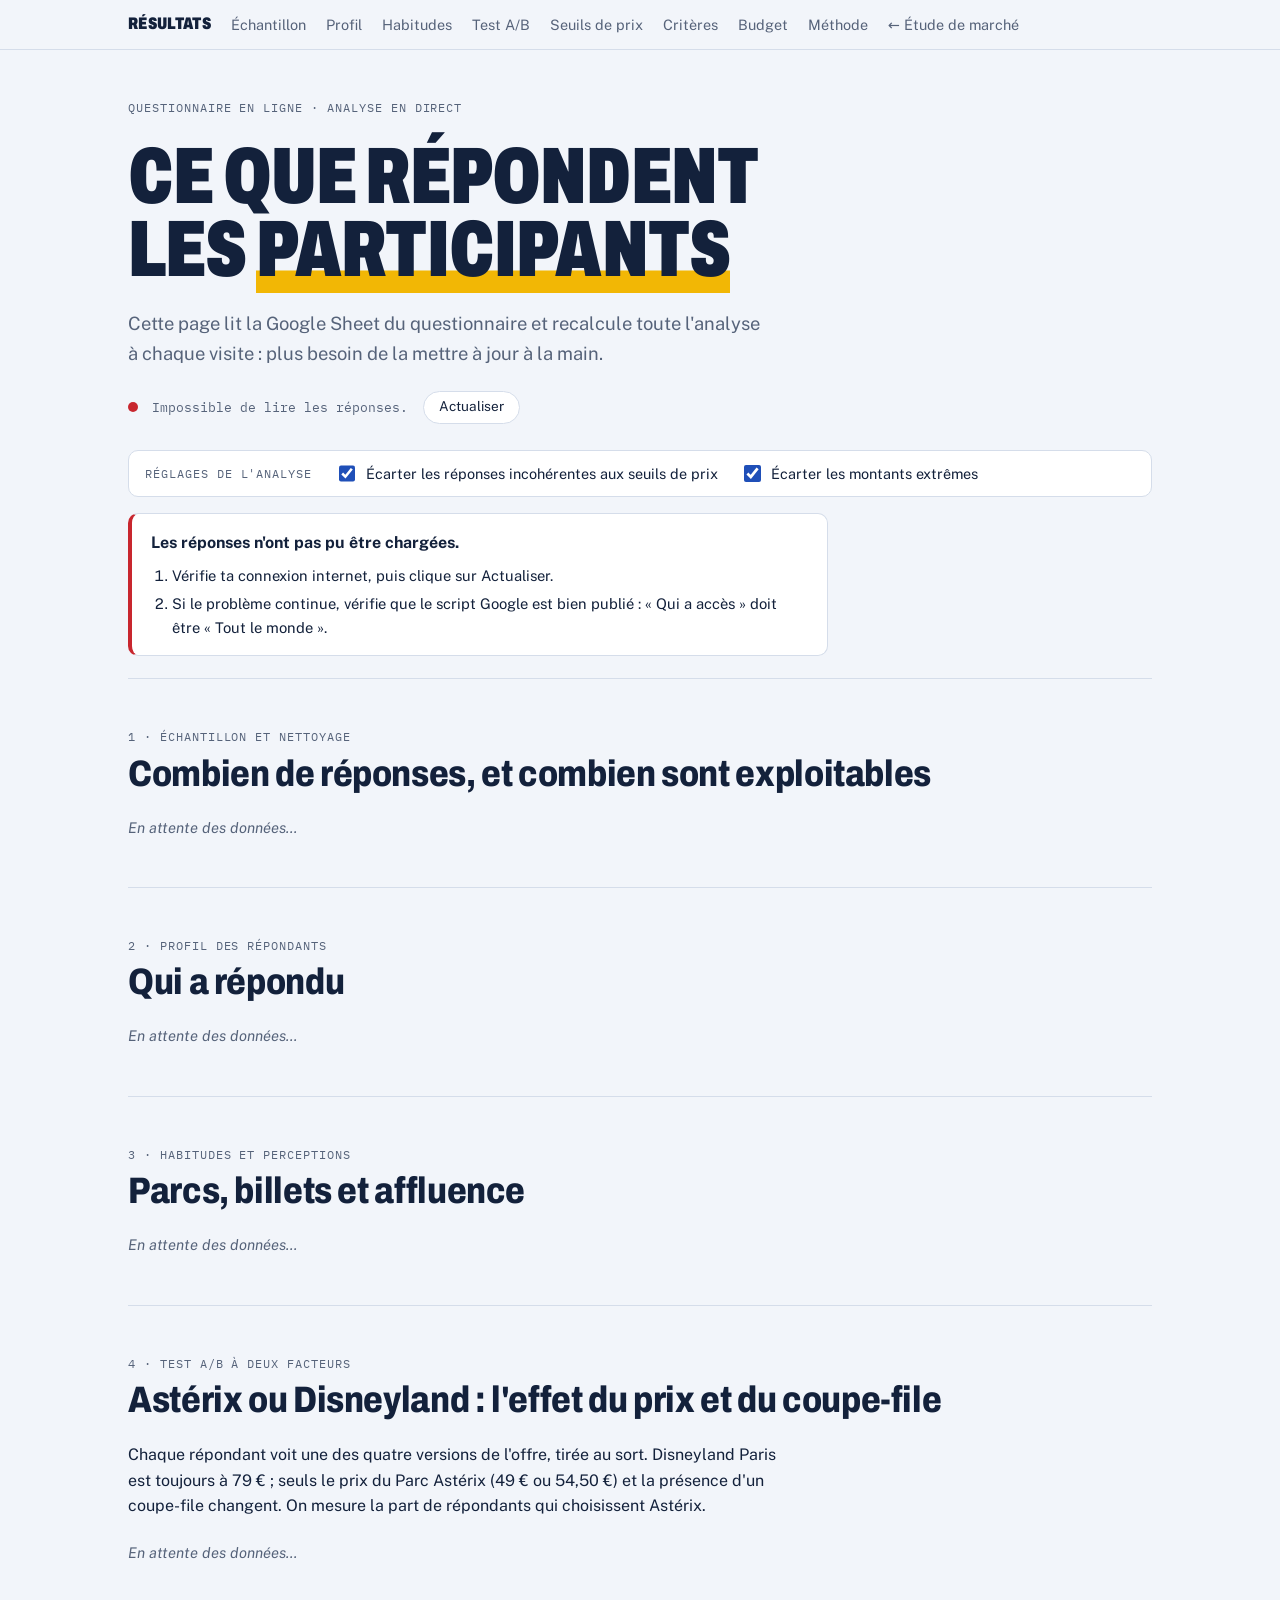
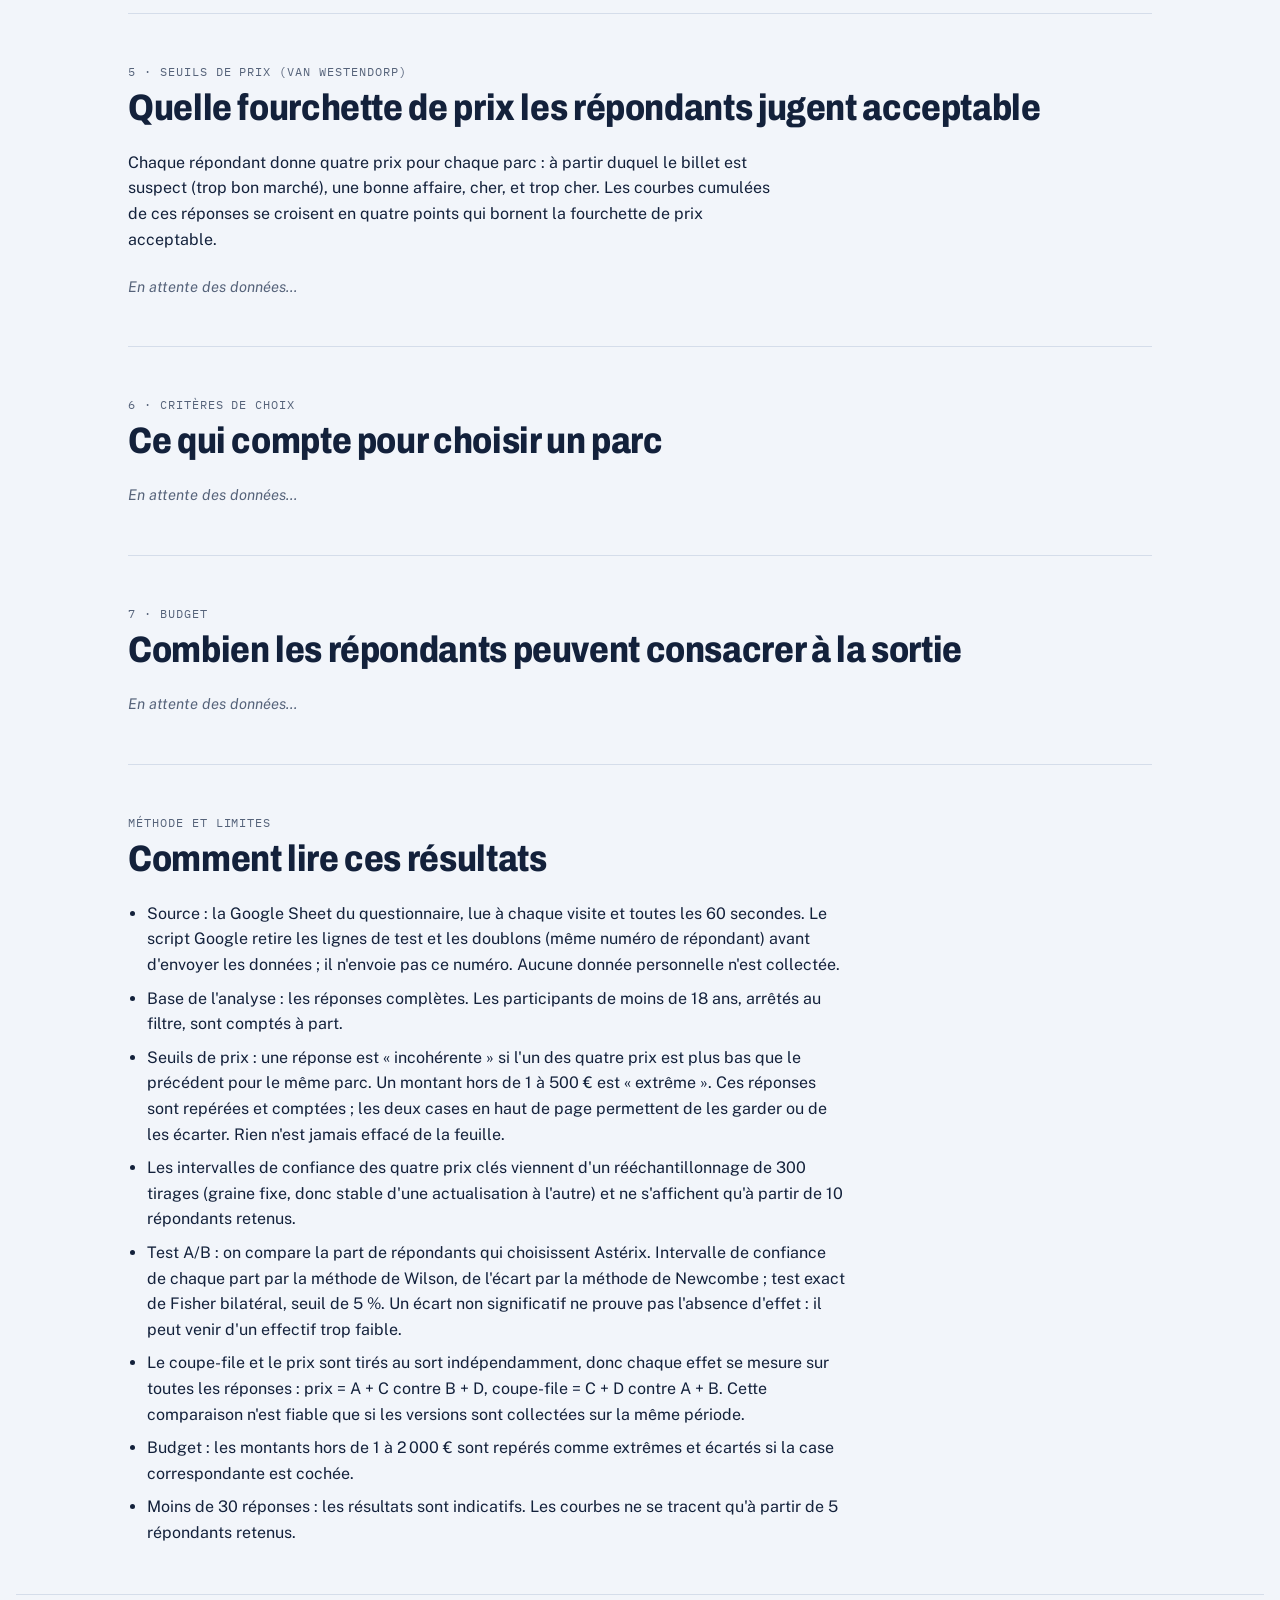
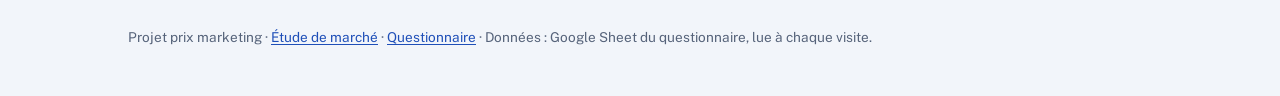
==== analyse/index.html @ b62e9032 "Add files via upload" ====
<!doctype html>
<html lang="fr">
<head>
<meta charset="utf-8">
<meta name="viewport" content="width=device-width, initial-scale=1, viewport-fit=cover">
<title>Résultats du questionnaire · Prix Astérix</title>
<meta name="description" content="Analyse en direct des réponses au questionnaire sur le prix d'une journée au Parc Astérix et à Disneyland Paris : test A/B, seuils de prix Van Westendorp, profil des répondants.">
<link rel="preconnect" href="https://fonts.googleapis.com">
<link rel="preconnect" href="https://fonts.gstatic.com" crossorigin>
<link rel="stylesheet" href="https://fonts.googleapis.com/css2?family=Archivo:wdth,wght@62..125,400..900&family=Public+Sans:ital,wght@0,400;0,600;1,400&family=IBM+Plex+Mono:wght@400;500&display=swap">
<link rel="stylesheet" href="style.css?v=1">
</head>
<body>

<nav class="top" aria-label="Sections">
  <div class="wrap">
    <a class="brand" href="#haut">Résultats</a>
    <a href="#echantillon">Échantillon</a>
    <a href="#profil">Profil</a>
    <a href="#habitudes">Habitudes</a>
    <a href="#ab">Test A/B</a>
    <a href="#prix">Seuils de prix</a>
    <a href="#criteres">Critères</a>
    <a href="#budget">Budget</a>
    <a href="#methode">Méthode</a>
    <a href="../">← Étude de marché</a>
  </div>
</nav>

<main class="wrap" id="haut">
  <header class="hero">
    <p class="eyebrow">Questionnaire en ligne · analyse en direct</p>
    <h1>Ce que répondent<br>les <mark>participants</mark></h1>
    <p class="lede">Cette page lit la Google Sheet du questionnaire et recalcule toute l'analyse à chaque visite : plus besoin de la mettre à jour à la main.</p>
    <div class="etat" id="etat-bandeau">
      <span class="pastille-etat" id="pastille-etat" aria-hidden="true"></span>
      <span id="etat-texte" role="status" aria-live="polite">Chargement des réponses…</span>
      <button type="button" class="bouton" id="bouton-actualiser">Actualiser</button>
    </div>
  </header>

  <div class="reglages" role="group" aria-label="Réglages de l'analyse">
    <span class="eyebrow">Réglages de l'analyse</span>
    <label><input type="checkbox" id="r-incoherents" checked> Écarter les réponses incohérentes aux seuils de prix</label>
    <label><input type="checkbox" id="r-extremes" checked> Écarter les montants extrêmes</label>
  </div>

  <div id="message-global" class="message-global" hidden></div>

  <section id="echantillon" aria-labelledby="t-echantillon">
    <div class="head">
      <p class="eyebrow">1 · Échantillon et nettoyage</p>
      <h2 id="t-echantillon">Combien de réponses, et combien sont exploitables</h2>
    </div>
    <div class="corps" data-corps="echantillon"><p class="vide">En attente des données…</p></div>
  </section>

  <section id="profil" aria-labelledby="t-profil">
    <div class="head">
      <p class="eyebrow">2 · Profil des répondants</p>
      <h2 id="t-profil">Qui a répondu</h2>
    </div>
    <div class="corps" data-corps="profil"><p class="vide">En attente des données…</p></div>
  </section>

  <section id="habitudes" aria-labelledby="t-habitudes">
    <div class="head">
      <p class="eyebrow">3 · Habitudes et perceptions</p>
      <h2 id="t-habitudes">Parcs, billets et affluence</h2>
    </div>
    <div class="corps" data-corps="habitudes"><p class="vide">En attente des données…</p></div>
  </section>

  <section id="ab" aria-labelledby="t-ab">
    <div class="head">
      <p class="eyebrow">4 · Test A/B à deux facteurs</p>
      <h2 id="t-ab">Astérix ou Disneyland : l'effet du prix et du coupe-file</h2>
    </div>
    <p class="prose">Chaque répondant voit une des quatre versions de l'offre, tirée au sort. Disneyland Paris est toujours à 79&nbsp;€ ; seuls le prix du Parc Astérix (49&nbsp;€ ou 54,50&nbsp;€) et la présence d'un coupe-file changent. On mesure la part de répondants qui choisissent Astérix.</p>
    <div class="corps" data-corps="ab"><p class="vide">En attente des données…</p></div>
  </section>

  <section id="prix" aria-labelledby="t-prix">
    <div class="head">
      <p class="eyebrow">5 · Seuils de prix (Van Westendorp)</p>
      <h2 id="t-prix">Quelle fourchette de prix les répondants jugent acceptable</h2>
    </div>
    <p class="prose">Chaque répondant donne quatre prix pour chaque parc : à partir duquel le billet est suspect (trop bon marché), une bonne affaire, cher, et trop cher. Les courbes cumulées de ces réponses se croisent en quatre points qui bornent la fourchette de prix acceptable.</p>
    <div class="corps" data-corps="prix"><p class="vide">En attente des données…</p></div>
  </section>

  <section id="criteres" aria-labelledby="t-criteres">
    <div class="head">
      <p class="eyebrow">6 · Critères de choix</p>
      <h2 id="t-criteres">Ce qui compte pour choisir un parc</h2>
    </div>
    <div class="corps" data-corps="criteres"><p class="vide">En attente des données…</p></div>
  </section>

  <section id="budget" aria-labelledby="t-budget">
    <div class="head">
      <p class="eyebrow">7 · Budget</p>
      <h2 id="t-budget">Combien les répondants peuvent consacrer à la sortie</h2>
    </div>
    <div class="corps" data-corps="budget"><p class="vide">En attente des données…</p></div>
  </section>

  <section id="methode" aria-labelledby="t-methode">
    <div class="head">
      <p class="eyebrow">Méthode et limites</p>
      <h2 id="t-methode">Comment lire ces résultats</h2>
    </div>
    <ul class="limits" id="liste-methode"></ul>
  </section>
</main>

<footer>
  <div class="wrap">Projet prix marketing · <a href="../">Étude de marché</a> · <a href="../questionnaire-ab/">Questionnaire</a> · Données : Google Sheet du questionnaire, lue à chaque visite.</div>
</footer>

<script src="analyse.js?v=1"></script>
</body>
</html>
---- analyse/style.css ----
/* Page d'analyse : mêmes couleurs, polices et composants que le site principal (../index.html),
   plus les graphiques (barres, courbes Van Westendorp) et leurs infobulles. */
:root {
  --bg: #F2F5FA;
  --surface: #FFFFFF;
  --fg: #13213B;
  --muted: #56637A;
  --line: #D5DDEA;
  --accent: #1F4FB8;      /* bleu gaulois */
  --gold: #F2B705;        /* jaune casque */
  --ceiling: #C8262E;
  --bar-hover: #173D8F;
  --bar-track: #E3E9F3;
  /* Courbes Van Westendorp : 4 teintes validées (écart CVD et vision normale) en clair et en sombre */
  --vw-tc: #1baf7a;       /* trop bon marché */
  --vw-ba: #2a78d6;       /* bonne affaire */
  --vw-ch: #eb6834;       /* cher */
  --vw-tt: #4a3aa7;       /* trop cher */
  --display: "Archivo", "Arial Narrow", system-ui, sans-serif;
  --body: "Public Sans", system-ui, -apple-system, "Segoe UI", sans-serif;
  --mono: "IBM Plex Mono", ui-monospace, "SFMono-Regular", Menlo, monospace;
  color-scheme: light;
}
@media (prefers-color-scheme: dark) {
  :root:not([data-theme="light"]) {
    --bg: #0D1422; --surface: #152035; --fg: #E6ECF6; --muted: #9AA8C0; --line: #26344E;
    --accent: #7FA6FF; --gold: #F5C431; --ceiling: #FF6B6B; --bar-hover: #A9C2FF; --bar-track: #1F2D47;
    --vw-tc: #199e70; --vw-ba: #3987e5; --vw-ch: #d95926; --vw-tt: #9085e9;
    color-scheme: dark;
  }
}
:root[data-theme="dark"] {
  --bg: #0D1422; --surface: #152035; --fg: #E6ECF6; --muted: #9AA8C0; --line: #26344E;
  --accent: #7FA6FF; --gold: #F5C431; --ceiling: #FF6B6B; --bar-hover: #A9C2FF; --bar-track: #1F2D47;
  --vw-tc: #199e70; --vw-ba: #3987e5; --vw-ch: #d95926; --vw-tt: #9085e9;
  color-scheme: dark;
}

* { box-sizing: border-box; }
body {
  margin: 0; background: var(--bg); color: var(--fg);
  font-family: var(--body); font-size: 1rem; line-height: 1.6;
  padding-inline: 16px;
}
a { color: var(--accent); text-underline-offset: 2px; }
a:focus-visible, button:focus-visible, summary:focus-visible, input:focus-visible,
.focalisable:focus-visible, svg.vw:focus-visible { outline: 2px solid var(--accent); outline-offset: 2px; }
.wrap { max-width: 64rem; margin-inline: auto; }
.prose { max-width: 65ch; margin: 0; }
h1, h2, h3 { font-family: var(--display); text-wrap: balance; margin: 0; line-height: 1.05; }
h2 { font-size: clamp(1.6rem, 3.5vw, 2.3rem); font-weight: 800; font-stretch: 85%; letter-spacing: -0.01em; }
h3 { font-size: 1.1rem; font-weight: 700; font-stretch: 100%; }
p { margin: 0; }
.eyebrow { font-family: var(--mono); font-size: 0.75rem; letter-spacing: 0.08em; text-transform: uppercase; color: var(--muted); }
.num { font-variant-numeric: tabular-nums; }

/* Navigation */
nav.top {
  position: sticky; top: env(safe-area-inset-top, 0px); z-index: 5;
  background: color-mix(in srgb, var(--bg) 92%, transparent);
  backdrop-filter: blur(6px);
  border-bottom: 1px solid var(--line);
  margin-inline: -16px; padding-inline: 16px;
}
nav.top .wrap { display: flex; gap: 1.25rem; align-items: center; overflow-x: auto; padding-block: 0.7rem; white-space: nowrap; scrollbar-width: none; }
nav.top .brand { font-family: var(--display); font-weight: 900; font-stretch: 75%; font-size: 1.05rem; text-transform: uppercase; letter-spacing: 0.02em; color: var(--fg); text-decoration: none; }
nav.top a:not(.brand) { color: var(--muted); text-decoration: none; font-size: 0.9rem; }
nav.top a:not(.brand):hover { color: var(--fg); }

/* En-tête */
header.hero { padding-block: 3rem 1.6rem; display: grid; gap: 1.4rem; }
.hero h1 { font-size: clamp(2.6rem, 8vw, 5rem); font-weight: 900; font-stretch: 70%; text-transform: uppercase; letter-spacing: -0.01em; line-height: 0.92; }
.hero h1 mark { background: none; color: inherit; box-shadow: inset 0 -0.28em 0 var(--gold); }
.hero .lede { font-size: 1.15rem; color: var(--muted); max-width: 58ch; }

.etat { display: flex; flex-wrap: wrap; align-items: center; gap: 0.6rem 0.9rem; font-family: var(--mono); font-size: 0.82rem; color: var(--muted); }
.pastille-etat { width: 10px; height: 10px; border-radius: 50%; background: var(--muted); flex: none; }
.pastille-etat.ok { background: #0ca30c; }
.pastille-etat.charge { background: var(--gold); }
.pastille-etat.erreur { background: var(--ceiling); }
.bouton {
  font: inherit; font-family: var(--body); font-size: 0.85rem; cursor: pointer;
  background: var(--surface); color: var(--fg); border: 1px solid var(--line); border-radius: 999px; padding: 0.3rem 0.95rem;
}
.bouton:hover { border-color: var(--accent); }
.bouton[disabled] { opacity: 0.5; cursor: progress; }

.reglages {
  display: flex; flex-wrap: wrap; align-items: center; gap: 0.5rem 1.4rem;
  background: var(--surface); border: 1px solid var(--line); border-radius: 10px; padding: 0.7rem 1rem; font-size: 0.9rem;
}
.reglages label { display: inline-flex; align-items: center; gap: 0.45rem; cursor: pointer; }
.reglages input { width: 1.05rem; height: 1.05rem; accent-color: var(--accent); }

.message-global {
  margin-top: 1rem; background: var(--surface); border: 1px solid var(--line); border-left: 4px solid var(--ceiling);
  border-radius: 10px; padding: 1rem 1.2rem; display: grid; gap: 0.5rem; max-width: 70ch;
}
.message-global[hidden] { display: none; }
.message-global ol { margin: 0; padding-left: 1.3rem; display: grid; gap: 0.3rem; font-size: 0.92rem; }
.message-global code { font-family: var(--mono); font-size: 0.85em; background: var(--bg); padding: 0.05rem 0.35rem; border-radius: 4px; }

/* Sections */
section { padding-block: 3rem; border-top: 1px solid var(--line); display: grid; gap: 1.4rem; scroll-margin-top: 3.5rem; }
section:first-of-type { margin-top: 1.4rem; }
.head { display: grid; gap: 0.5rem; }
.corps { display: grid; gap: 1.2rem; min-width: 0; transition: opacity 200ms; }
.corps[aria-busy="true"] { opacity: 0.55; }
.note { font-size: 0.92rem; color: var(--muted); border-left: 3px solid var(--gold); padding: 0.2rem 0 0.2rem 0.9rem; max-width: 70ch; }
.vide { color: var(--muted); font-size: 0.92rem; font-style: italic; }

/* Chiffres clés */
.kpis { display: grid; grid-template-columns: repeat(auto-fit, minmax(11rem, 1fr)); gap: 1px; background: var(--line); border: 1px solid var(--line); border-radius: 10px; overflow: hidden; }
.kpi { background: var(--surface); padding: 1rem 1.2rem; display: grid; gap: 0.15rem; align-content: start; }
.kpi b { font-family: var(--display); font-size: 2rem; font-weight: 800; font-stretch: 80%; line-height: 1.1; }
.kpi span { color: var(--muted); font-size: 0.86rem; line-height: 1.4; }
.kpi small { color: var(--muted); font-family: var(--mono); font-size: 0.72rem; }
.kpi.cle b { color: var(--accent); }

/* Cartes et grilles */
.grille { display: grid; grid-template-columns: repeat(auto-fit, minmax(min(100%, 19.5rem), 1fr)); gap: 1rem; }
.carte { background: var(--surface); border: 1px solid var(--line); border-radius: 10px; padding: 1.1rem 1.2rem 1rem; display: grid; gap: 0.8rem; align-content: start; min-width: 0; }
.carte .sous { font-size: 0.84rem; color: var(--muted); margin-top: -0.4rem; }
.carte.large { grid-column: 1 / -1; }

/* Barres horizontales : une teinte par graphique, 14 px d'épaisseur, bout arrondi, départ à zéro */
.barres { display: grid; gap: 0; }
.b-ligne {
  display: grid; grid-template-columns: minmax(6.5rem, 42%) 1fr; column-gap: 0.8rem; align-items: center;
  padding-block: 0.28rem; border-radius: 6px; cursor: default;
}
.b-ligne:hover, .b-ligne:focus-visible { background: color-mix(in srgb, var(--accent) 7%, transparent); }
.b-nom { font-size: 0.86rem; line-height: 1.25; min-width: 0; overflow-wrap: anywhere; }
.b-nom small { display: block; color: var(--muted); font-size: 0.74rem; }
/* La marge à droite est la place où s'écrit la valeur, au bout de la barre la plus longue */
.b-piste { position: relative; height: 22px; margin-right: 6rem; }
.b-barre { position: absolute; left: 0; top: 4px; height: 14px; background: var(--accent); border-radius: 0 4px 4px 0; min-width: 2px; }
.b-ligne:hover .b-barre, .b-ligne:focus-visible .b-barre { background: var(--bar-hover); }
.b-val { position: absolute; top: 0; line-height: 22px; font-family: var(--mono); font-size: 0.76rem; white-space: nowrap; padding-left: 0.45rem; font-variant-numeric: tabular-nums; }
.b-ic { position: absolute; top: 11px; height: 0; border-top: 1.5px solid var(--fg); opacity: 0.75; pointer-events: none; }
.b-ic::before, .b-ic::after { content: ""; position: absolute; top: -4px; height: 8px; border-left: 1.5px solid var(--fg); }
.b-ic::before { left: 0; }
.b-ic::after { right: 0; }
.echelle-note { font-size: 0.76rem; color: var(--muted); font-family: var(--mono); }

/* Tableaux (vue alternative à chaque graphique + tableaux de résultats) */
details.vue-tableau { border-top: 1px solid var(--line); padding-top: 0.5rem; }
details.vue-tableau summary { cursor: pointer; font-size: 0.82rem; color: var(--muted); width: fit-content; }
details.vue-tableau summary:hover { color: var(--fg); }
.tablebox { overflow-x: auto; border: 1px solid var(--line); border-radius: 10px; background: var(--surface); margin-top: 0.6rem; }
details.vue-tableau .tablebox { border-radius: 8px; }
table { border-collapse: collapse; width: 100%; font-size: 0.88rem; }
th, td { text-align: left; vertical-align: top; padding: 0.55rem 0.8rem; border-bottom: 1px solid var(--line); }
tr:last-child td, tr:last-child th { border-bottom: none; }
thead th { font-family: var(--mono); font-size: 0.68rem; font-weight: 500; letter-spacing: 0.07em; text-transform: uppercase; color: var(--muted); background: var(--bg); }
tbody th { font-weight: 400; }
td.n, th.n { text-align: right; font-family: var(--mono); font-variant-numeric: tabular-nums; white-space: nowrap; }
caption { text-align: left; padding: 0.6rem 0.8rem; font-size: 0.82rem; color: var(--muted); caption-side: top; }

/* Test A/B */
.effets { display: grid; grid-template-columns: repeat(auto-fit, minmax(min(100%, 22rem), 1fr)); gap: 1rem; }
.effet { background: var(--surface); border: 1px solid var(--line); border-radius: 10px; padding: 1.1rem 1.2rem; display: grid; gap: 0.6rem; align-content: start; }
.effet .grand { font-family: var(--display); font-weight: 900; font-stretch: 75%; font-size: 2.6rem; line-height: 1; }
.effet .grand small { font-family: var(--body); font-weight: 400; font-stretch: 100%; font-size: 0.85rem; color: var(--muted); margin-left: 0.4rem; }
.effet dl { margin: 0; display: grid; grid-template-columns: 1fr auto; gap: 0.25rem 1rem; font-size: 0.9rem; }
.effet dt { color: var(--muted); }
.effet dd { margin: 0; text-align: right; font-family: var(--mono); font-variant-numeric: tabular-nums; }
.effet .verdict-court { font-size: 0.9rem; border-top: 1px solid var(--line); padding-top: 0.6rem; }
.effet.signif { border-color: var(--accent); }

/* Van Westendorp */
.legende { display: flex; flex-wrap: wrap; gap: 0.35rem 1.1rem; font-size: 0.82rem; color: var(--muted); }
.legende span { display: inline-flex; align-items: center; gap: 0.4rem; }
.trait { display: inline-block; width: 22px; border-top: 2px solid var(--c, var(--muted)); }
.trait.tirets { border-top-style: dashed; }
.trait.bande { height: 10px; border: 0; background: color-mix(in srgb, var(--accent) 14%, transparent); }
.vw-boite { width: 100%; min-height: 330px; }
svg.vw { display: block; width: 100%; height: auto; overflow: visible; touch-action: pan-y; }
svg.vw text { font-family: var(--mono); font-size: 11px; fill: var(--muted); }
svg.vw .grille-h { stroke: var(--line); stroke-width: 1; }
svg.vw .axe { stroke: var(--muted); stroke-width: 1; opacity: 0.5; }
svg.vw .courbe { fill: none; stroke-width: 2; stroke-linejoin: round; stroke-linecap: round; }
svg.vw .bande { fill: var(--accent); opacity: 0.1; }
svg.vw .ref { stroke: var(--muted); stroke-width: 1; opacity: 0.55; }
svg.vw .pt { stroke: var(--surface); stroke-width: 2; }
svg.vw .pt-nom { fill: var(--fg); font-weight: 500; }
/* Halo de la couleur du fond autour des étiquettes : elles restent lisibles par-dessus les courbes */
svg.vw text.halo { paint-order: stroke; stroke: var(--surface); stroke-width: 3.5px; stroke-linejoin: round; }
svg.vw .viseur { stroke: var(--fg); stroke-width: 1; opacity: 0.45; pointer-events: none; }
.points-vw { display: grid; grid-template-columns: repeat(auto-fit, minmax(10.5rem, 1fr)); gap: 1px; background: var(--line); border: 1px solid var(--line); border-radius: 10px; overflow: hidden; }
.points-vw .kpi b { font-size: 1.7rem; }
.points-vw .kpi em { font-style: normal; font-family: var(--mono); font-size: 0.7rem; letter-spacing: 0.06em; text-transform: uppercase; color: var(--muted); }
details.aide { font-size: 0.88rem; color: var(--muted); max-width: 75ch; }
details.aide summary { cursor: pointer; width: fit-content; }
details.aide ul { margin: 0.5rem 0 0; padding-left: 1.2rem; display: grid; gap: 0.3rem; }

/* Infobulle : une seule pour toute la page, valeur d'abord */
.bulle {
  position: fixed; z-index: 20; pointer-events: none; max-width: 17rem;
  background: var(--surface); color: var(--fg); border: 1px solid var(--line); border-radius: 8px;
  box-shadow: 0 6px 20px rgba(10, 20, 40, 0.18); padding: 0.55rem 0.7rem; font-size: 0.82rem; line-height: 1.4; display: grid; gap: 0.2rem;
}
.bulle[hidden] { display: none; }
.bulle .t { font-weight: 600; margin-bottom: 0.1rem; }
.bulle .l { display: flex; align-items: baseline; gap: 0.5rem; }
.bulle .l b { font-family: var(--mono); font-weight: 500; font-variant-numeric: tabular-nums; }
.bulle .l span { color: var(--muted); }
.bulle .k { display: inline-block; width: 14px; flex: none; border-top: 2px solid var(--c, var(--muted)); transform: translateY(-3px); }

ul.limits { margin: 0; padding-left: 1.2rem; display: grid; gap: 0.5rem; max-width: 72ch; }

footer { border-top: 1px solid var(--line); padding-block: 2rem 3rem; color: var(--muted); font-size: 0.85rem; }

@media (max-width: 560px) {
  .b-ligne { grid-template-columns: minmax(5.5rem, 40%) 1fr; column-gap: 0.55rem; }
  .carte { padding: 0.9rem 0.9rem 0.8rem; }
}
/* Les barres ne « poussent » qu'au premier affichage, pas à chaque actualisation */
@media (prefers-reduced-motion: no-preference) {
  body.premier-rendu .b-barre { transform-origin: left; animation: croitre 600ms cubic-bezier(.2,.7,.2,1) both; }
  @keyframes croitre { from { transform: scaleX(0.02); } to { transform: scaleX(1); } }
}
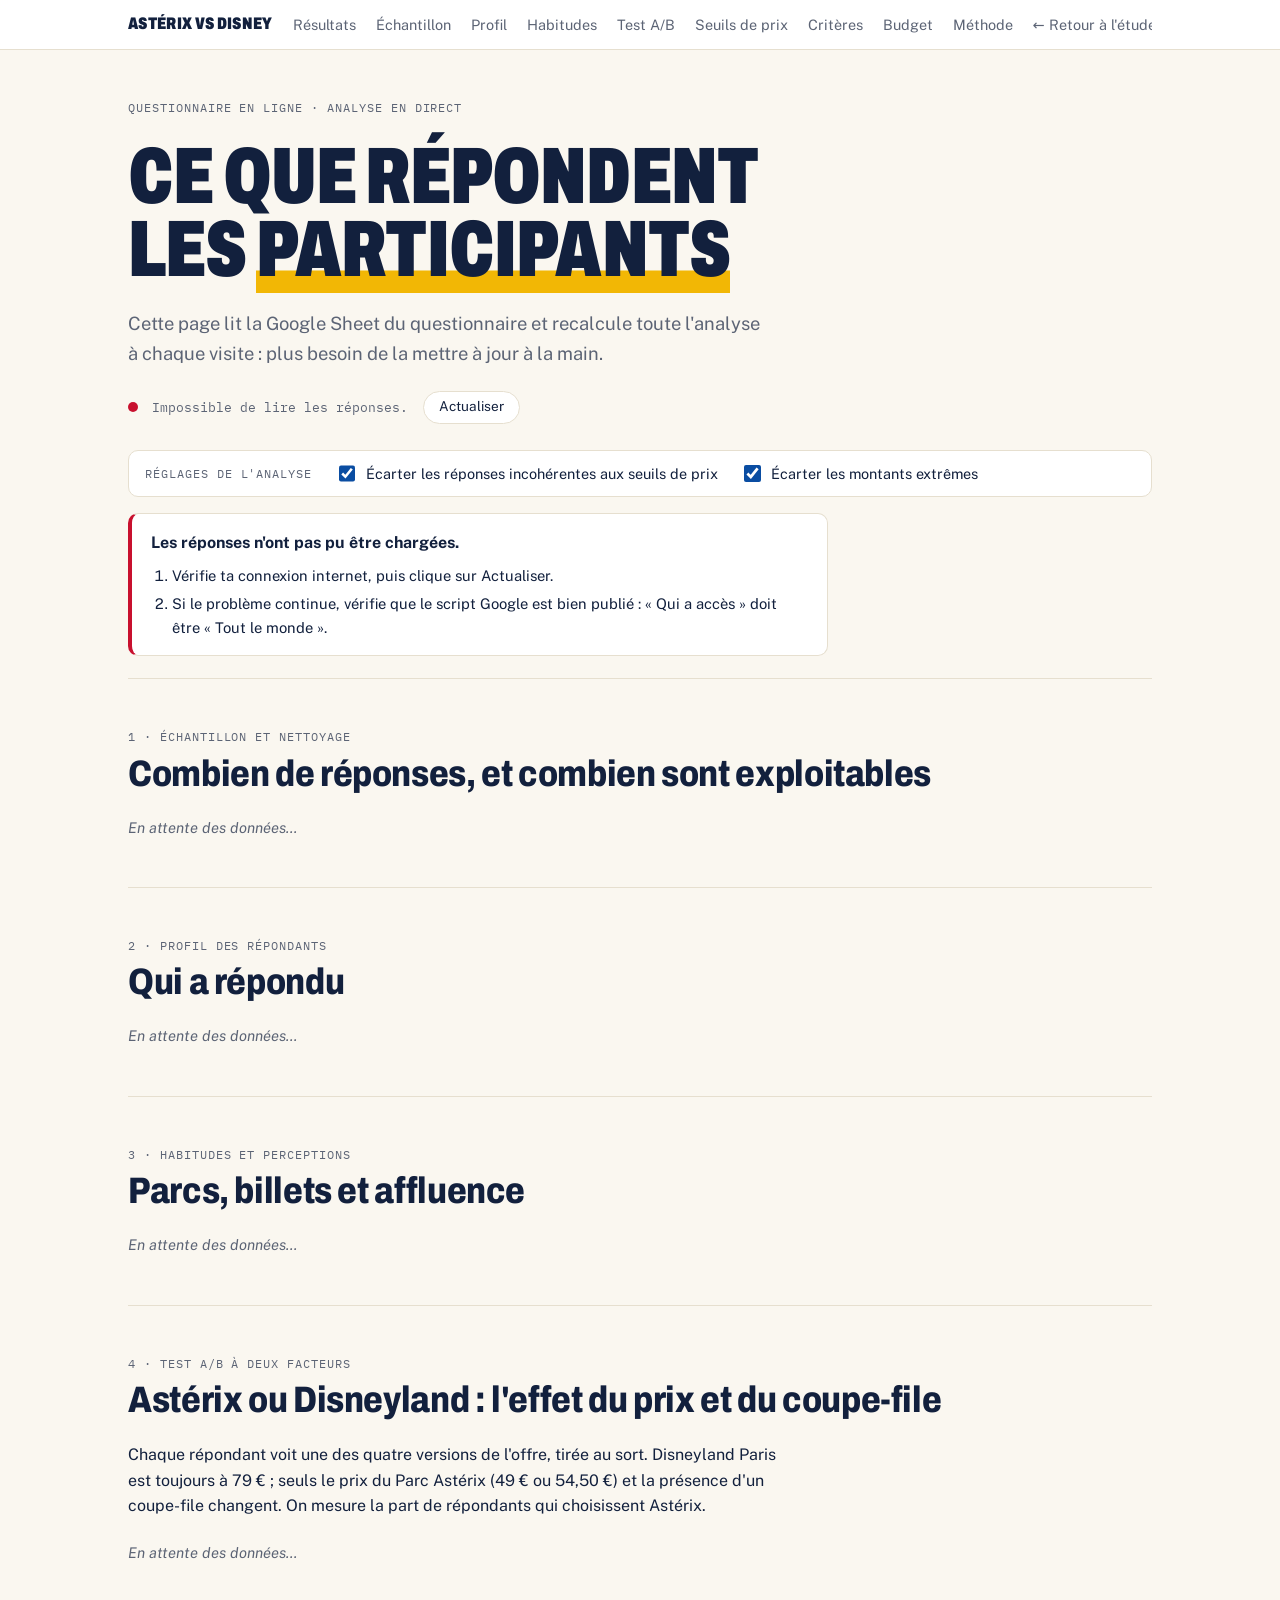
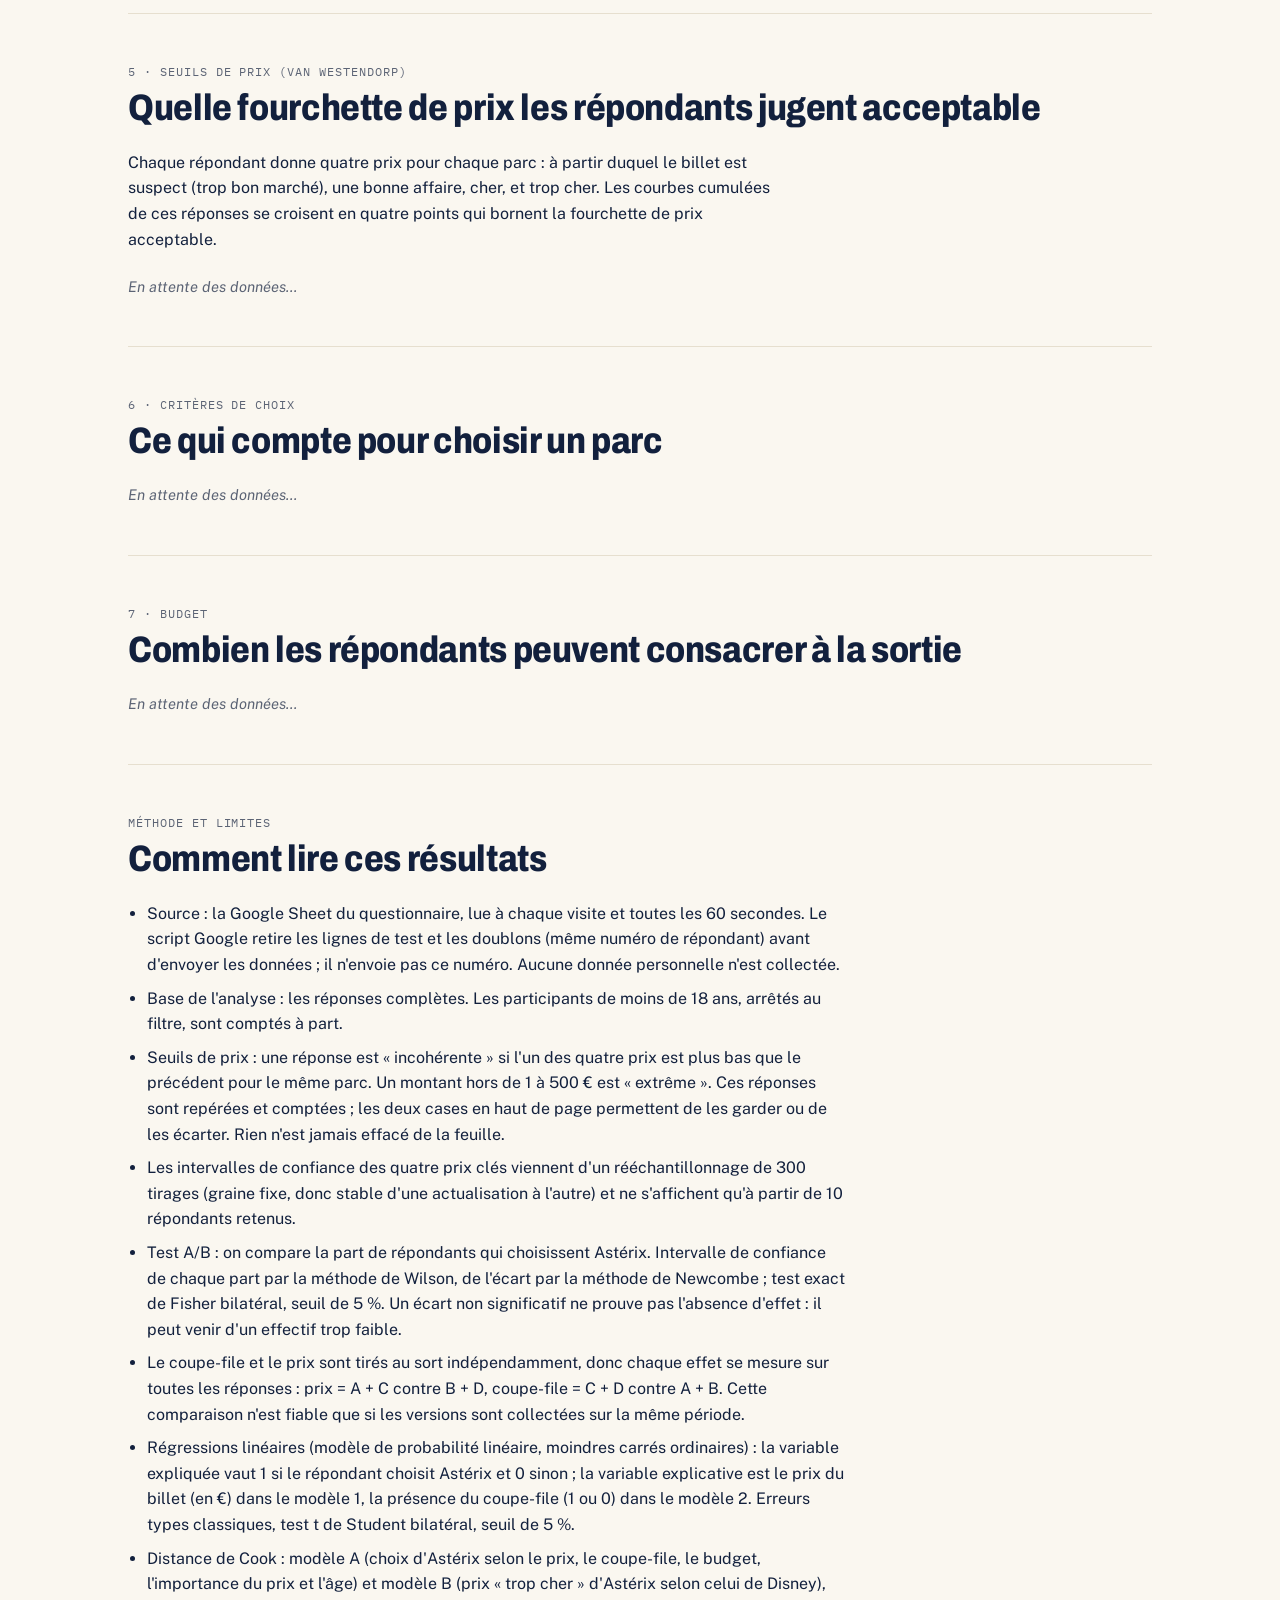
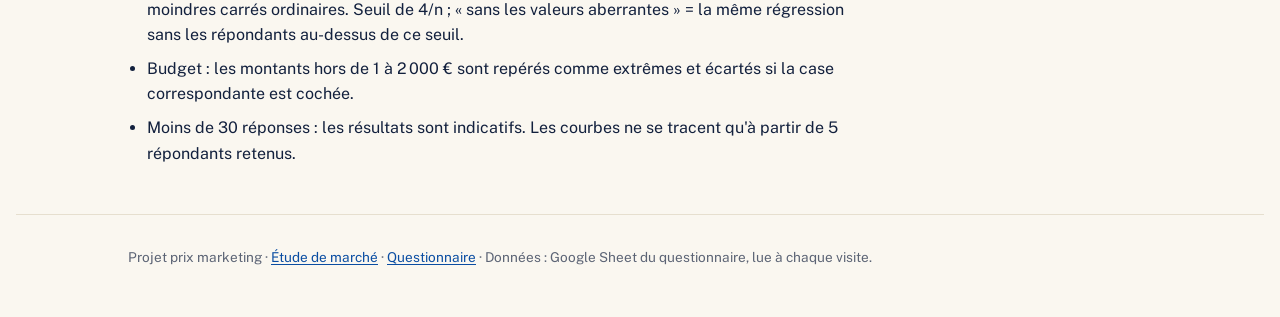
==== commit b37c58d8: "Remet l'accueil en place et ajoute régressions et distance de Cook - index.html redevient la page d'" ====
--- a/analyse/index.html
+++ b/analyse/index.html
@@ -1,5 +1,5 @@
 <!doctype html>
-<html lang="fr">
+<html lang="fr" data-theme="light">
 <head>
 <meta charset="utf-8">
 <meta name="viewport" content="width=device-width, initial-scale=1, viewport-fit=cover">
@@ -8,13 +8,15 @@
 <link rel="preconnect" href="https://fonts.googleapis.com">
 <link rel="preconnect" href="https://fonts.gstatic.com" crossorigin>
 <link rel="stylesheet" href="https://fonts.googleapis.com/css2?family=Archivo:wdth,wght@62..125,400..900&family=Public+Sans:ital,wght@0,400;0,600;1,400&family=IBM+Plex+Mono:wght@400;500&display=swap">
-<link rel="stylesheet" href="style.css?v=1">
+<link rel="stylesheet" href="style.css?v=2">
+<link rel="stylesheet" href="../garde.css?v=3">
 </head>
 <body>
 
 <nav class="top" aria-label="Sections">
   <div class="wrap">
-    <a class="brand" href="#haut">Résultats</a>
+    <a class="brand" href="../#accueil">Astérix vs Disney</a>
+    <a href="#haut">Résultats</a>
     <a href="#echantillon">Échantillon</a>
     <a href="#profil">Profil</a>
     <a href="#habitudes">Habitudes</a>
@@ -23,7 +25,7 @@
     <a href="#criteres">Critères</a>
     <a href="#budget">Budget</a>
     <a href="#methode">Méthode</a>
-    <a href="../">← Étude de marché</a>
+    <a href="../#resultats">← Retour à l'étude</a>
   </div>
 </nav>
 
@@ -118,6 +120,6 @@
   <div class="wrap">Projet prix marketing · <a href="../">Étude de marché</a> · <a href="../questionnaire-ab/">Questionnaire</a> · Données : Google Sheet du questionnaire, lue à chaque visite.</div>
 </footer>
 
-<script src="analyse.js?v=1"></script>
+<script src="analyse.js?v=2"></script>
 </body>
 </html>
--- a/analyse/style.css
+++ b/analyse/style.css
@@ -220,3 +220,26 @@
   body.premier-rendu .b-barre { transform-origin: left; animation: croitre 600ms cubic-bezier(.2,.7,.2,1) both; }
   @keyframes croitre { from { transform: scaleX(0.02); } to { transform: scaleX(1); } }
 }
+
+/* Régressions linéaires (partie 4) */
+.lecture-regression { padding-left: 1.2rem; display: grid; gap: 0.3rem; max-width: 80ch; }
+.tableau-regression tbody tr:last-child td { font-weight: 600; }
+.nuages { display: grid; grid-template-columns: repeat(auto-fit, minmax(min(100%, 24rem), 1fr)); gap: 1rem; }
+svg.nuage { border: 1px solid var(--line); border-radius: 8px; background: var(--surface); padding: 4px; }
+svg.nuage .point { fill: var(--accent); opacity: 0.35; }
+svg.nuage .moyenne { fill: var(--gold); stroke: var(--fg); stroke-width: 1.5; }
+svg.nuage .droite { stroke: var(--ceiling); stroke-width: 2.5; stroke-linecap: round; }
+svg.nuage .equation { font-size: 12px; fill: var(--fg); }
+svg.nuage .titre-nuage { font-family: var(--body); font-size: 14px; font-weight: 600; fill: var(--fg); }
+svg.nuage .titre-axe { font-family: var(--body); font-size: 11.5px; }
+.legende-nuage { display: flex; flex-wrap: wrap; gap: 0.4rem 1.2rem; font-size: 0.84rem; color: var(--muted); }
+.legende-nuage span { display: inline-flex; align-items: center; gap: 0.4rem; }
+.legende-nuage i { display: inline-block; }
+.puce-point { width: 8px; height: 8px; border-radius: 50%; background: var(--accent); opacity: 0.5; }
+.puce-moyenne { width: 11px; height: 11px; border-radius: 50%; background: var(--gold); border: 1.5px solid var(--fg); }
+.puce-droite { width: 20px; height: 3px; background: var(--ceiling); border-radius: 2px; }
+svg.tiges { margin-top: 0.2rem; }
+svg.nuage .tige { stroke: var(--accent); fill: var(--accent); opacity: 0.55; stroke-width: 1.2; }
+svg.nuage .tige.haute { stroke: var(--ceiling); fill: var(--ceiling); opacity: 1; }
+svg.nuage .seuil-cook { stroke: var(--gold); stroke-width: 1.6; stroke-dasharray: 5 4; }
+.tableau-cook td:last-child { text-align: left; font-family: var(--body); }
--- a/garde.css
+++ b/garde.css
@@ -0,0 +1,61 @@
+/* DA « Astérix vs Disney » : claire et minimaliste, aux couleurs du Parc Astérix (bleu, jaune or).
+   Chargé par la page d'accueil et par la page des résultats (analyse/). */
+
+/* ---------- Couleurs : un seul thème clair ---------- */
+:root[data-theme="light"] {
+  --bg: #FAF7F0; --surface: #FFFFFF; --fg: #12203D; --muted: #5C6475; --line: #E6DFCF;
+  --accent: #0A4DA2; --gold: #F2B705; --ceiling: #C8102E;
+  --neutral-bar: #B7BFCC; --neutral-bar-soft: #E8EBF0;
+  --bar-hover: #083B7D; --bar-track: #EFEAE0;
+  color-scheme: light;
+}
+body { -webkit-font-smoothing: antialiased; }
+
+/* ---------- Onglets ---------- */
+nav.top { background: color-mix(in srgb, var(--surface) 94%, transparent); }
+nav.onglets .brand { letter-spacing: 0.02em; }
+nav.onglets .brand::before { content: ""; display: inline-block; width: 0.55em; height: 0.55em; border-radius: 50%; background: var(--gold); margin-right: 0.45em; vertical-align: 0.08em; }
+nav.onglets a:not(.brand) { padding-block: 0.2rem; }
+nav.onglets a[aria-current="page"] { color: var(--fg); box-shadow: inset 0 -2px 0 var(--gold); }
+
+/* Un seul panneau visible à la fois (seulement si le script tourne) */
+.js-onglets main > section:not(.actif),
+.js-onglets [data-onglet]:not(.actif),
+.js-onglets #accueil:not(.actif) { display: none; }
+.js-onglets main > section { border-top: none; }
+.js-onglets body[data-vue="accueil"] main,
+.js-onglets body[data-vue="accueil"] footer { display: none; }
+
+/* ---------- Page de garde ---------- */
+.garde { border-top: none; padding: 0; min-height: calc(100svh - var(--hauteur-nav, 3rem)); display: grid; align-items: center; }
+.garde-contenu { width: 100%; display: grid; gap: 1.7rem; padding-block: clamp(2.5rem, 7vh, 4.5rem); }
+.garde-contenu > .eyebrow::before { content: ""; display: block; width: 3.5rem; height: 4px; margin-bottom: 1rem; background: linear-gradient(90deg, var(--accent) 0 50%, var(--gold) 50% 100%); }
+.garde h1 { font-size: clamp(3rem, 11vw, 7rem); font-weight: 900; font-stretch: 70%; text-transform: uppercase; line-height: 0.9; }
+.garde h1 mark { background: none; color: inherit; box-shadow: inset 0 -0.28em 0 var(--gold); }
+.garde h1 .vs { font-family: var(--mono); font-size: 0.22em; font-weight: 500; letter-spacing: 0.08em; color: var(--muted); vertical-align: middle; margin-inline: 0.5em; }
+
+.probleme { background: var(--surface); border: 1px solid var(--line); border-left: 4px solid var(--accent); border-radius: 10px; padding: 1.2rem 1.4rem; display: grid; gap: 0.5rem; max-width: 46rem; }
+.probleme p { font-family: var(--display); font-weight: 700; font-stretch: 90%; font-size: clamp(1.15rem, 2.4vw, 1.45rem); line-height: 1.3; text-wrap: balance; }
+
+.chiffres-garde { margin: 0; display: grid; grid-template-columns: repeat(auto-fit, minmax(10.5rem, 1fr)); gap: 1rem; max-width: 52rem; }
+.chiffres-garde div { border-top: 2px solid var(--line); padding-top: 0.6rem; display: grid; gap: 0.2rem; }
+.chiffres-garde div:first-child { border-top-color: var(--gold); }
+.chiffres-garde dt { font-family: var(--mono); font-size: 0.7rem; letter-spacing: 0.06em; text-transform: uppercase; color: var(--muted); }
+.chiffres-garde dd { margin: 0; font-family: var(--display); font-weight: 800; font-stretch: 80%; font-size: 1.9rem; line-height: 1.05; }
+
+.garde-pied { display: flex; flex-wrap: wrap; gap: 1.5rem 3rem; align-items: end; justify-content: space-between; border-top: 1px solid var(--line); padding-top: 1.4rem; }
+.equipe { display: grid; gap: 0.5rem; }
+.equipe ul { list-style: none; margin: 0; padding: 0; display: flex; flex-wrap: wrap; gap: 0.3rem 1.4rem; font-size: 0.95rem; }
+
+/* ---------- Sous-parties à l'intérieur d'un onglet ---------- */
+main > section > section { padding-block: 2.2rem 0.6rem; }
+main > section > section h2 { font-size: clamp(1.3rem, 2.6vw, 1.6rem); }
+
+/* ---------- Frise des six étapes (onglet 4) ---------- */
+.frise { list-style: none; margin: 0; padding: 0; display: grid; grid-template-columns: repeat(auto-fit, minmax(9rem, 1fr)); gap: 0.6rem; }
+.frise a { display: grid; gap: 0.35rem; height: 100%; padding: 0.8rem 0.9rem; background: var(--surface); border: 1px solid var(--line); border-radius: 10px; color: var(--fg); text-decoration: none; font-size: 0.88rem; font-weight: 600; line-height: 1.25; }
+.frise a:hover { border-color: var(--accent); }
+.frise .num { display: inline-grid; place-items: center; width: 1.7rem; height: 1.7rem; border-radius: 50%; background: var(--gold); color: #12203D; font-family: var(--mono); font-size: 0.8rem; font-weight: 500; }
+
+/* ---------- Encadrés « à compléter » ---------- */
+.a-venir { border: 1px dashed var(--line); border-radius: 10px; padding: 1.6rem 1.3rem; display: grid; gap: 0.7rem; justify-items: start; color: var(--muted); max-width: 70ch; }
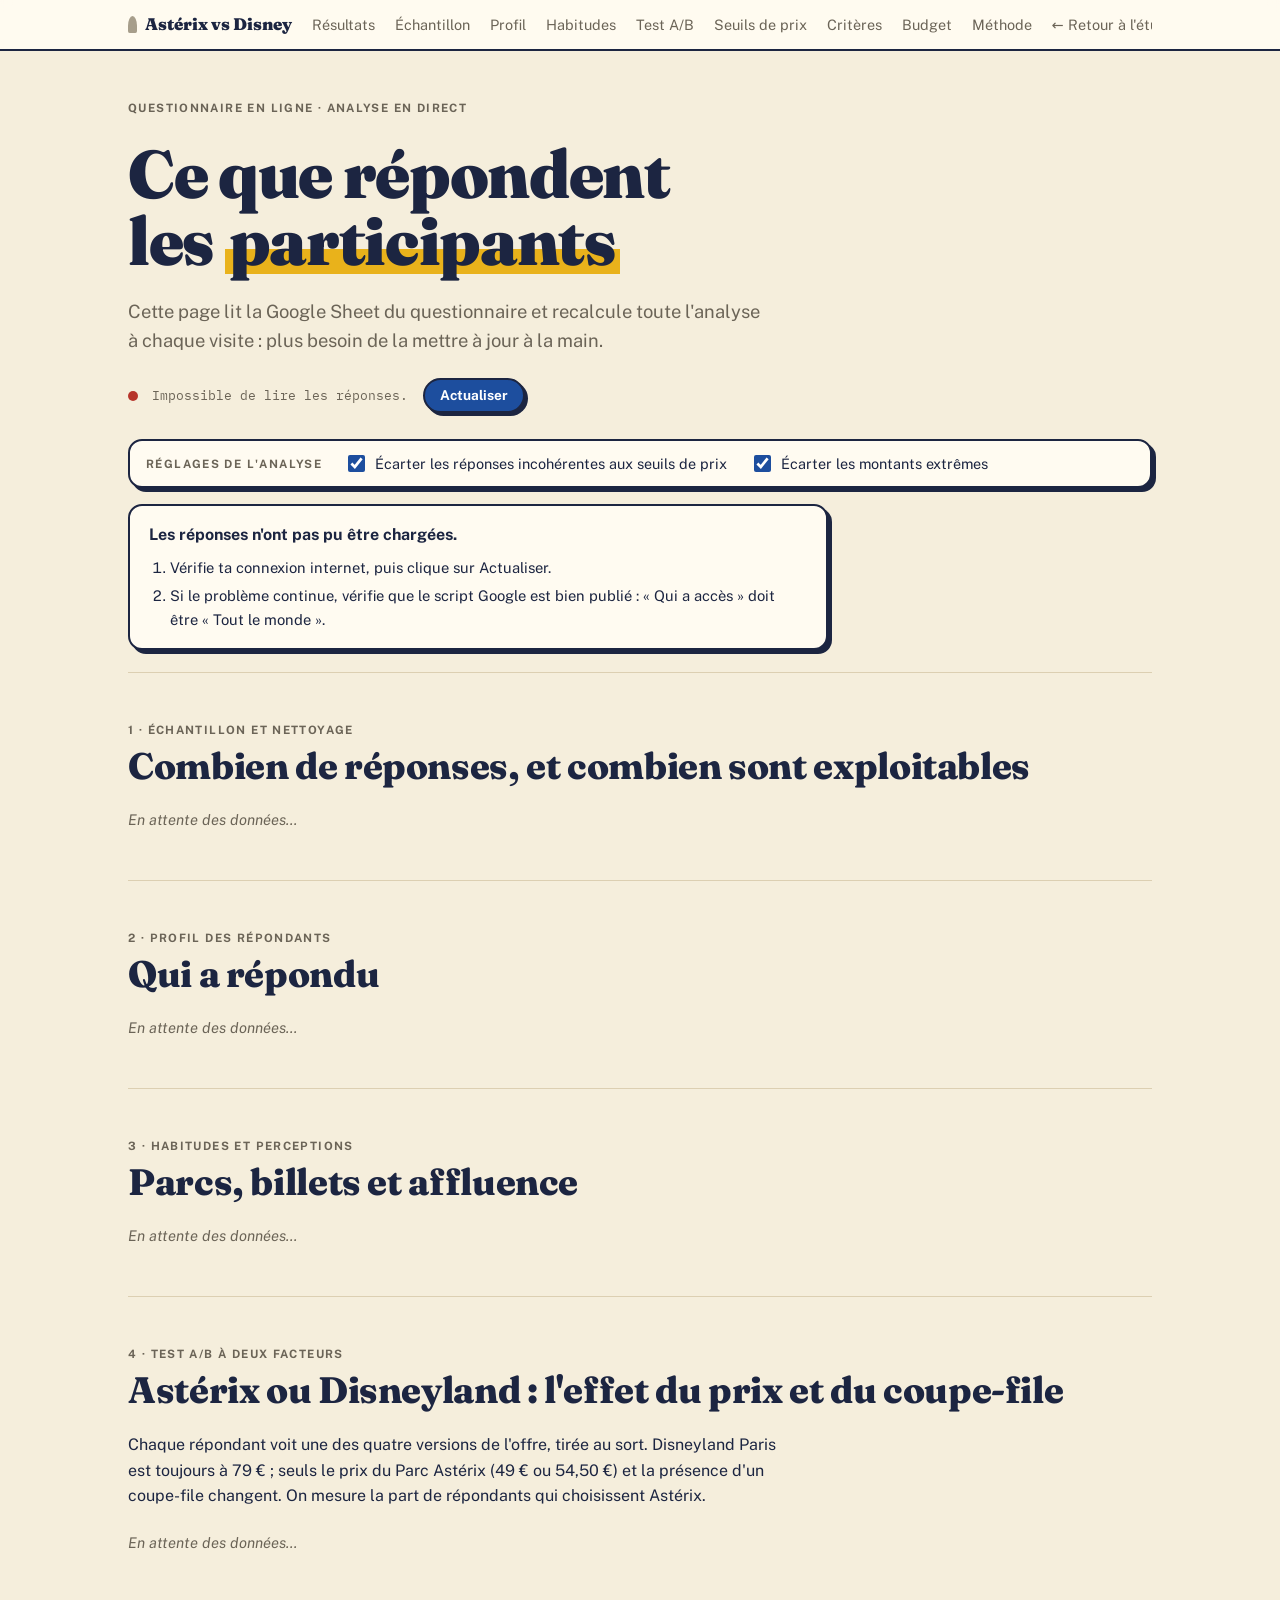
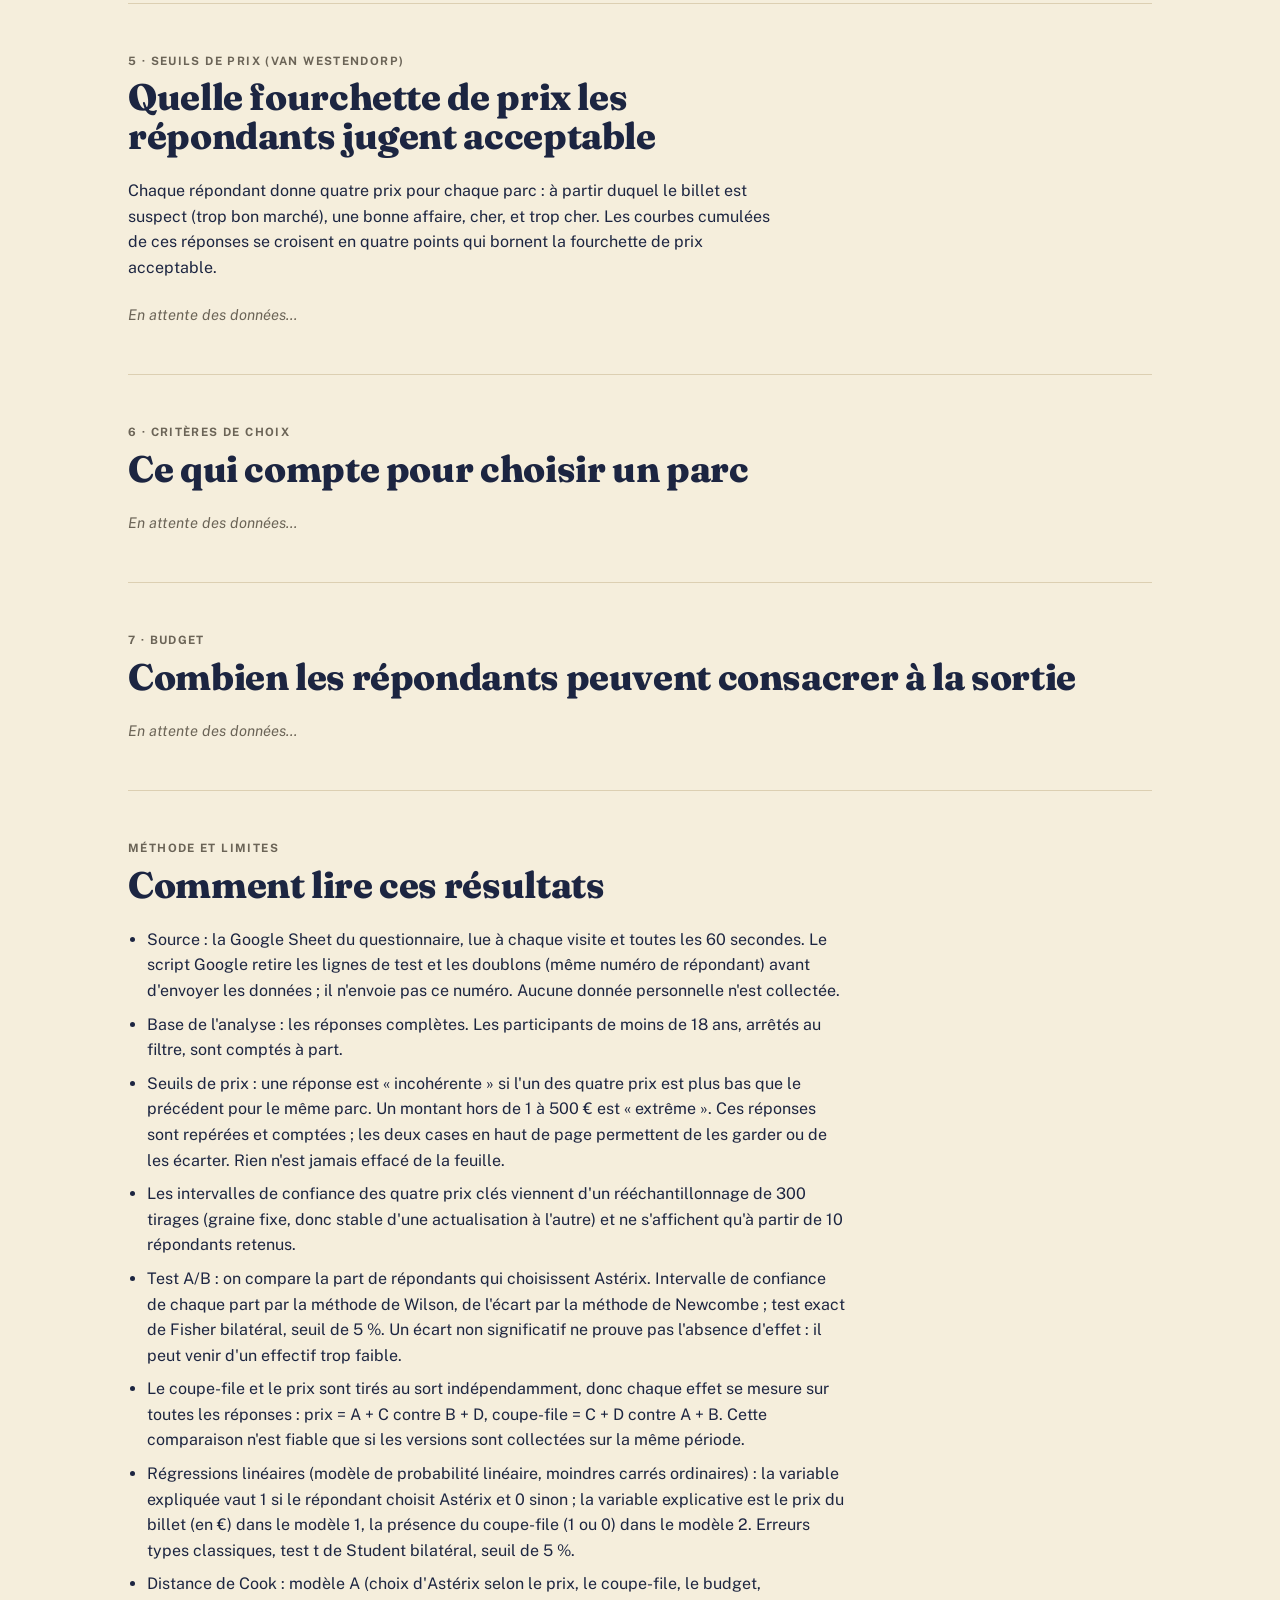
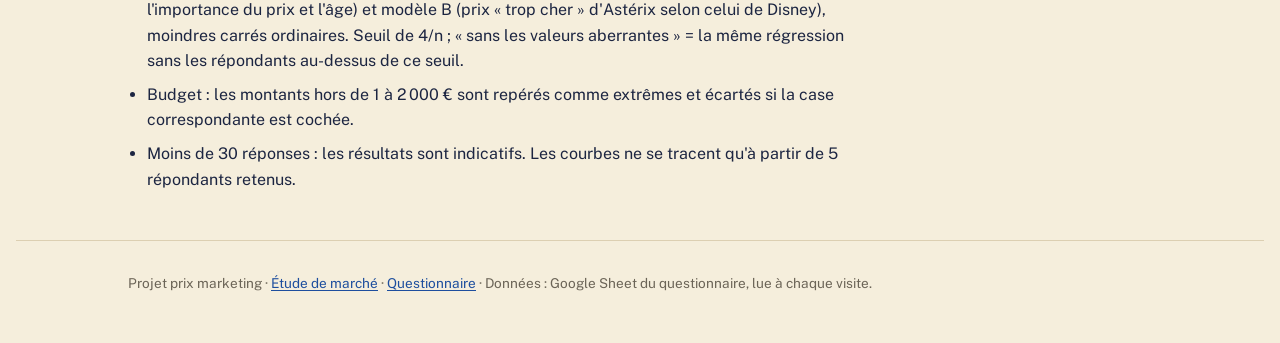
==== commit 68d7bf7a: "Nouvelle DA « BD gauloise » et onglet En bref condensé - DA validée : fond parchemin, cases bordées " ====
--- a/analyse/index.html
+++ b/analyse/index.html
@@ -7,9 +7,9 @@
 <meta name="description" content="Analyse en direct des réponses au questionnaire sur le prix d'une journée au Parc Astérix et à Disneyland Paris : test A/B, seuils de prix Van Westendorp, profil des répondants.">
 <link rel="preconnect" href="https://fonts.googleapis.com">
 <link rel="preconnect" href="https://fonts.gstatic.com" crossorigin>
-<link rel="stylesheet" href="https://fonts.googleapis.com/css2?family=Archivo:wdth,wght@62..125,400..900&family=Public+Sans:ital,wght@0,400;0,600;1,400&family=IBM+Plex+Mono:wght@400;500&display=swap">
-<link rel="stylesheet" href="style.css?v=2">
-<link rel="stylesheet" href="../garde.css?v=3">
+<link rel="stylesheet" href="https://fonts.googleapis.com/css2?family=Fraunces:opsz,wght@9..144,500..900&family=Caveat+Brush&family=Public+Sans:ital,wght@0,400;0,600;0,700;1,400&family=IBM+Plex+Mono:wght@400;500&display=swap">
+<link rel="stylesheet" href="style.css?v=4">
+<link rel="stylesheet" href="../garde.css?v=5">
 </head>
 <body>
 
--- a/analyse/style.css
+++ b/analyse/style.css
@@ -243,3 +243,4 @@
 svg.nuage .tige.haute { stroke: var(--ceiling); fill: var(--ceiling); opacity: 1; }
 svg.nuage .seuil-cook { stroke: var(--gold); stroke-width: 1.6; stroke-dasharray: 5 4; }
 .tableau-cook td:last-child { text-align: left; font-family: var(--body); }
+.regression, .regression > *, .nuages > * { min-width: 0; }
--- a/garde.css
+++ b/garde.css
@@ -59,3 +59,109 @@
 
 /* ---------- Encadrés « à compléter » ---------- */
 .a-venir { border: 1px dashed var(--line); border-radius: 10px; padding: 1.6rem 1.3rem; display: grid; gap: 0.7rem; justify-items: start; color: var(--muted); max-width: 70ch; }
+
+/* Téléphone : la page de garde ne déborde pas de l écran */
+.garde > .wrap, .garde-contenu { min-width: 0; max-width: min(100%, 60rem); }
+.garde-contenu { grid-template-columns: minmax(0, 1fr); }
+@media (max-width: 480px) { .garde h1 { font-size: clamp(2.2rem, 10.5vw, 3rem); } }
+
+/* =====================================================================
+   DA « BD gauloise » minimaliste (validée le 18 novembre 2026)
+   Fond parchemin, cases bordées d'encre avec ombre décalée, bulles,
+   Fraunces pour les titres et les chiffres, un petit menhir pour motif.
+   ===================================================================== */
+:root[data-theme="light"] {
+  --bg: #F5EEDC; --surface: #FFFBF1; --fg: #1C2541; --muted: #6B6457; --line: #DCCFB2;
+  --accent: #1D4E9E; --gold: #E9B21B; --ceiling: #B7352B; --gui: #4E7A3B;
+  --neutral-bar: #A79E8B; --neutral-bar-soft: #E9E0CB; --bar-hover: #153B78; --bar-track: #EDE3CC;
+  --display: "Fraunces", Georgia, serif;
+  --main: "Caveat Brush", "Segoe Print", cursive;
+  --ombre: 4px 4px 0 var(--fg);
+  --vw-tc: #4E7A3B; --vw-ba: #1D4E9E; --vw-ch: #D9822B; --vw-tt: #B7352B;
+}
+
+/* Titres : Fraunces, sans capitales forcées */
+h1, h2, h3, h4 { font-family: var(--display); font-stretch: 100% !important; letter-spacing: -0.01em; }
+h2 { font-weight: 800; }
+.garde h1, .hero h1 { text-transform: none !important; font-weight: 900; letter-spacing: -0.02em; }
+.garde h1 { font-size: clamp(3rem, 10vw, 6.2rem); line-height: 0.95; }
+.hero h1 { font-size: clamp(2.3rem, 6.5vw, 4.2rem); line-height: 1; }
+.garde h1 mark, .hero h1 mark, h2 mark { background: linear-gradient(transparent 60%, var(--gold) 60% 90%, transparent 90%); box-shadow: none; color: inherit; padding-inline: 0.06em; }
+.garde h1 .vs { font-family: var(--main); font-size: 0.4em; letter-spacing: 0; color: var(--ceiling); text-transform: none; }
+
+/* Étiquettes : Public Sans grasse, espacée (au lieu de la machine à écrire) */
+.eyebrow, thead th, .tag, .chiffres-garde dt, .ticket .stub small, .kpi em { font-family: var(--body); font-weight: 700; letter-spacing: 0.12em; }
+.eyebrow { font-size: 0.72rem; }
+
+/* Chiffres : Fraunces */
+.big, .chiffres-garde dd, .ticket .stub, .cmp .big, .offer .bd strong, .card .big, .kpi b, .effet .grand, .points-vw b { font-family: var(--display) !important; font-stretch: 100% !important; font-weight: 800; letter-spacing: -0.01em; }
+
+/* Navigation : trait d'encre, logo menhir */
+nav.top { background: color-mix(in srgb, var(--surface) 95%, transparent); border-bottom: 2px solid var(--fg); }
+nav.top .brand { font-family: var(--display); font-stretch: 100%; text-transform: none; font-weight: 900; letter-spacing: 0; display: inline-flex; align-items: center; gap: 0.45em; }
+nav.top .brand::before, nav.onglets .brand::before { content: ""; display: inline-block; width: 0.55em; height: 1em; margin: 0; background: var(--neutral-bar); border-radius: 50% 50% 18% 18% / 60% 60% 12% 12%; vertical-align: -0.1em; }
+nav.top a[aria-current="page"] { color: var(--fg); box-shadow: inset 0 -3px 0 var(--gold); }
+
+/* Cases de BD : fond papier, bord d'encre, ombre décalée */
+.card, .chart, .tablebox, details.plus, .verdict, .ticket, .carte, .effet, .kpis, .points-vw, .reglages, .frise a, .a-venir, .message-global {
+  background: var(--surface); border: 2px solid var(--fg) !important; border-radius: 14px; box-shadow: var(--ombre);
+}
+.card.ast, .effet.signif { box-shadow: 4px 4px 0 var(--accent); }
+.carte .tablebox, details.plus .tablebox, .effet .tablebox, .regression .tablebox, details.vue-tableau .tablebox { box-shadow: none; border-width: 1.5px !important; border-color: var(--line) !important; }
+.kpis { gap: 0; overflow: hidden; } .kpi { border-right: 1.5px solid var(--line); }
+.points-vw { overflow: hidden; }
+.offer { border-radius: 14px; box-shadow: var(--ombre); }
+.offer .hd h3 { text-transform: none; font-stretch: 100%; }
+.frise a:hover { box-shadow: 4px 4px 0 var(--gold); }
+svg.nuage { border: 1.5px solid var(--line); border-radius: 10px; }
+.a-venir { border-style: dashed !important; box-shadow: none; }
+
+/* Bulles : la problématique et l'hypothèse */
+.probleme, .bulle-bd {
+  position: relative; background: var(--surface); border: 2px solid var(--fg) !important; border-radius: 22px;
+  box-shadow: var(--ombre); padding: 1.1rem 1.4rem 1.2rem; margin-bottom: 14px;
+}
+.probleme::after, .bulle-bd::after {
+  content: ""; position: absolute; left: 2.2rem; bottom: -15px; width: 22px; height: 22px; background: var(--surface);
+  border-right: 2px solid var(--fg); border-bottom: 2px solid var(--fg); transform: skewX(-30deg) rotate(45deg);
+}
+.probleme p { font-family: var(--display); font-stretch: 100%; font-weight: 700; }
+
+/* Chiffres de la page de garde */
+.chiffres-garde div { border-top: 3px solid var(--gold); }
+.chiffres-garde div:last-child { border-top-color: var(--ceiling); }
+
+/* Boutons : pilule bleue bordée d'encre */
+.cta, .bouton { background: var(--accent); color: #fff; border: 2px solid var(--fg); box-shadow: 3px 3px 0 var(--fg); border-radius: 999px; font-weight: 700; transition: transform 120ms, box-shadow 120ms; }
+.cta:hover, .bouton:hover { transform: translate(-1px, -1px); box-shadow: 4px 4px 0 var(--fg); }
+.cta:active, .bouton:active { transform: translate(2px, 2px); box-shadow: 1px 1px 0 var(--fg); }
+
+/* Encadrés, notes, séparateurs */
+.note { border-left: 4px solid var(--gold); }
+section { border-top-color: var(--line); }
+.cmp { border-top-width: 4px; }
+.cmp.ok { border-top-color: var(--gui); }
+.frise .num { border: 2px solid var(--fg); }
+
+/* Annotation au pinceau (avec parcimonie) */
+.main-levee { font-family: var(--main); color: var(--ceiling); font-size: 1.35rem; line-height: 1.1; }
+
+/* Tableaux */
+thead th { background: color-mix(in srgb, var(--gold) 14%, var(--surface)); color: var(--fg); }
+tr.ast td:first-child { box-shadow: inset 4px 0 0 var(--gold); }
+[tabindex="-1"]:focus { outline: none; }
+
+/* En bref : le fil des six chiffres */
+.fil { list-style: none; margin: 0; padding: 0; display: grid; grid-template-columns: repeat(auto-fit, minmax(min(100%, 17rem), 1fr)); gap: 1.2rem; counter-reset: fil; }
+.fil li { background: var(--surface); border: 2px solid var(--fg); border-radius: 14px; box-shadow: var(--ombre); padding: 1rem 1.2rem 0.9rem; display: grid; gap: 0.35rem; align-content: start; position: relative; border-top: 6px solid var(--accent) !important; }
+.fil li.ok { border-top-color: var(--gui) !important; }
+.fil li.alerte { border-top-color: var(--ceiling) !important; }
+.fil .big { font-size: clamp(1.9rem, 4vw, 2.4rem); line-height: 1.05; }
+.fil p { font-size: 0.93rem; color: var(--muted); }
+.fil p b { color: var(--fg); font-weight: 700; }
+.fil a { font-size: 0.82rem; font-weight: 700; text-decoration: none; justify-self: start; margin-top: 0.2rem; }
+.fil a::after { content: " →"; }
+.reponse { max-width: 46rem; display: grid; gap: 0.4rem; margin-top: 0.6rem; }
+.reponse p { font-family: var(--display); font-weight: 600; font-size: clamp(1.15rem, 2.4vw, 1.4rem); line-height: 1.35; }
+.reponse mark { background: linear-gradient(transparent 60%, var(--gold) 60% 92%, transparent 92%); color: inherit; }
+#bref .main-levee { margin: 0.4rem 0 0 1.4rem; }
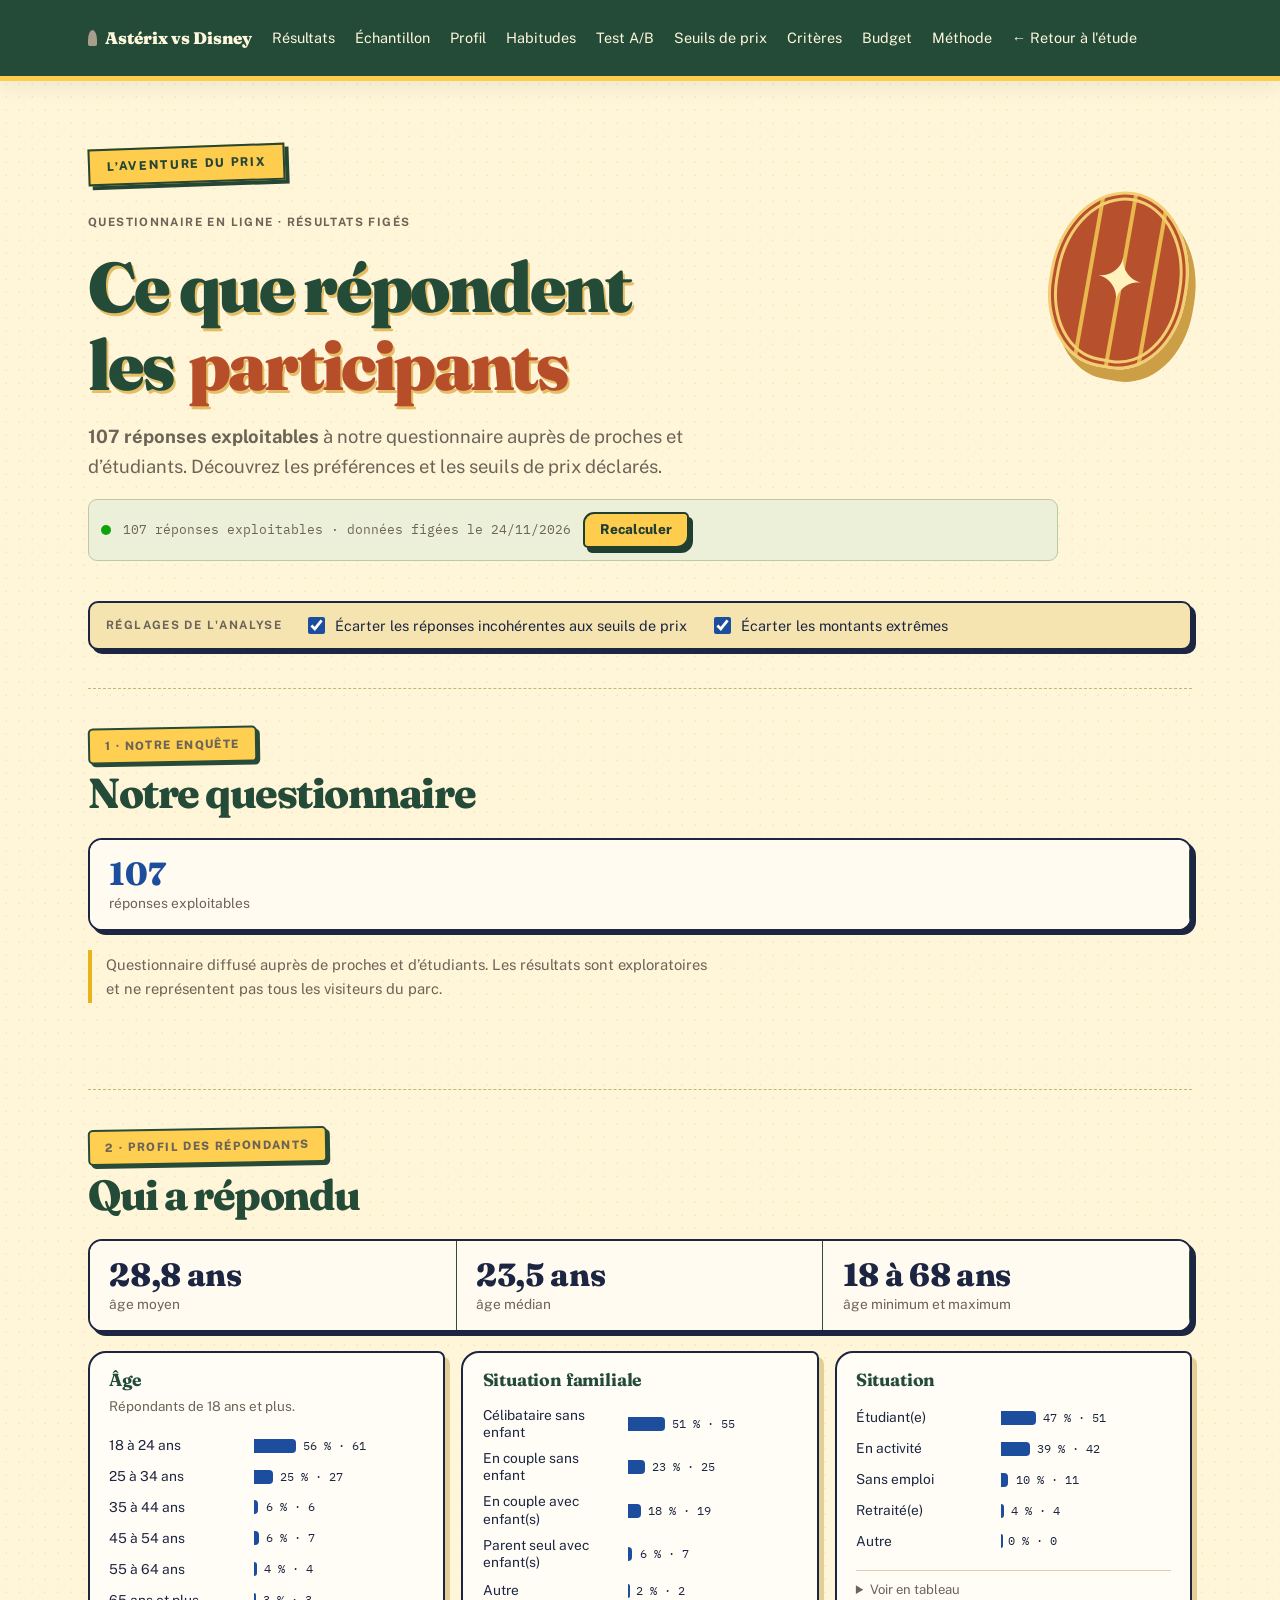
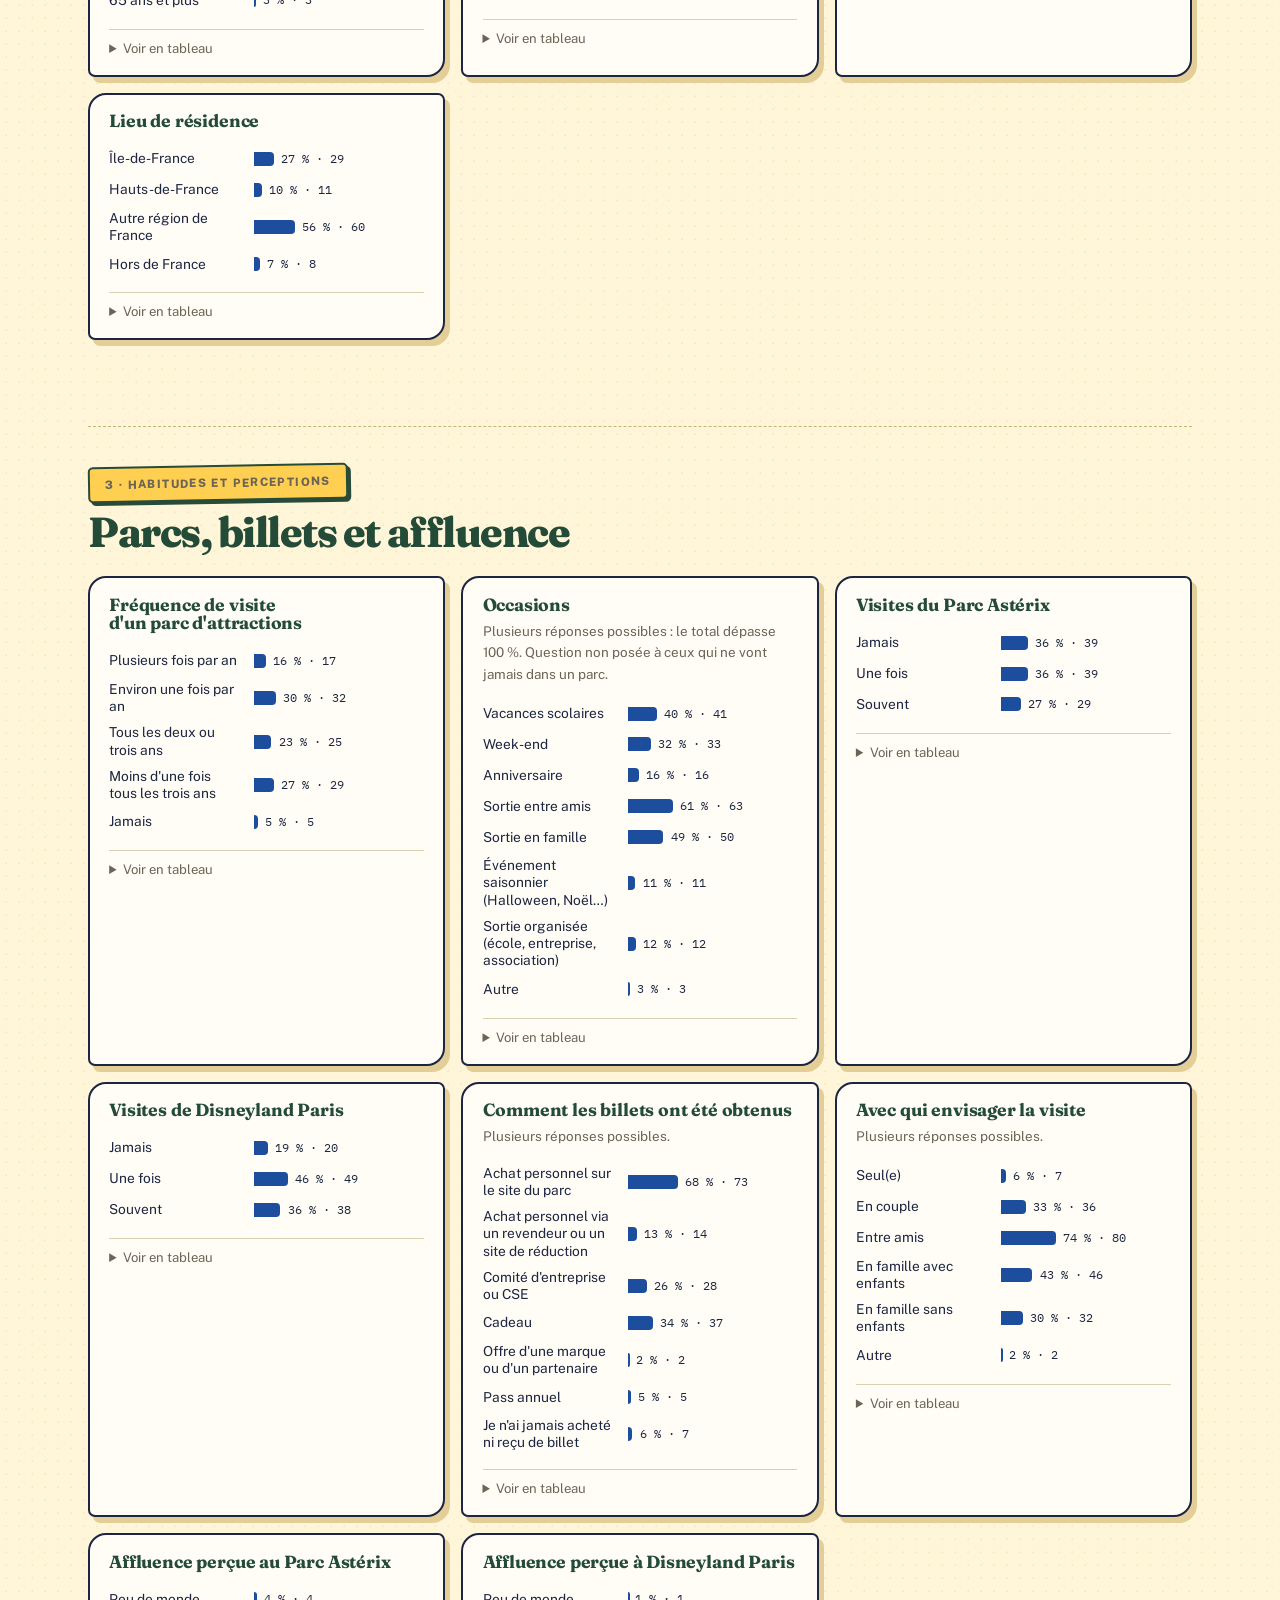
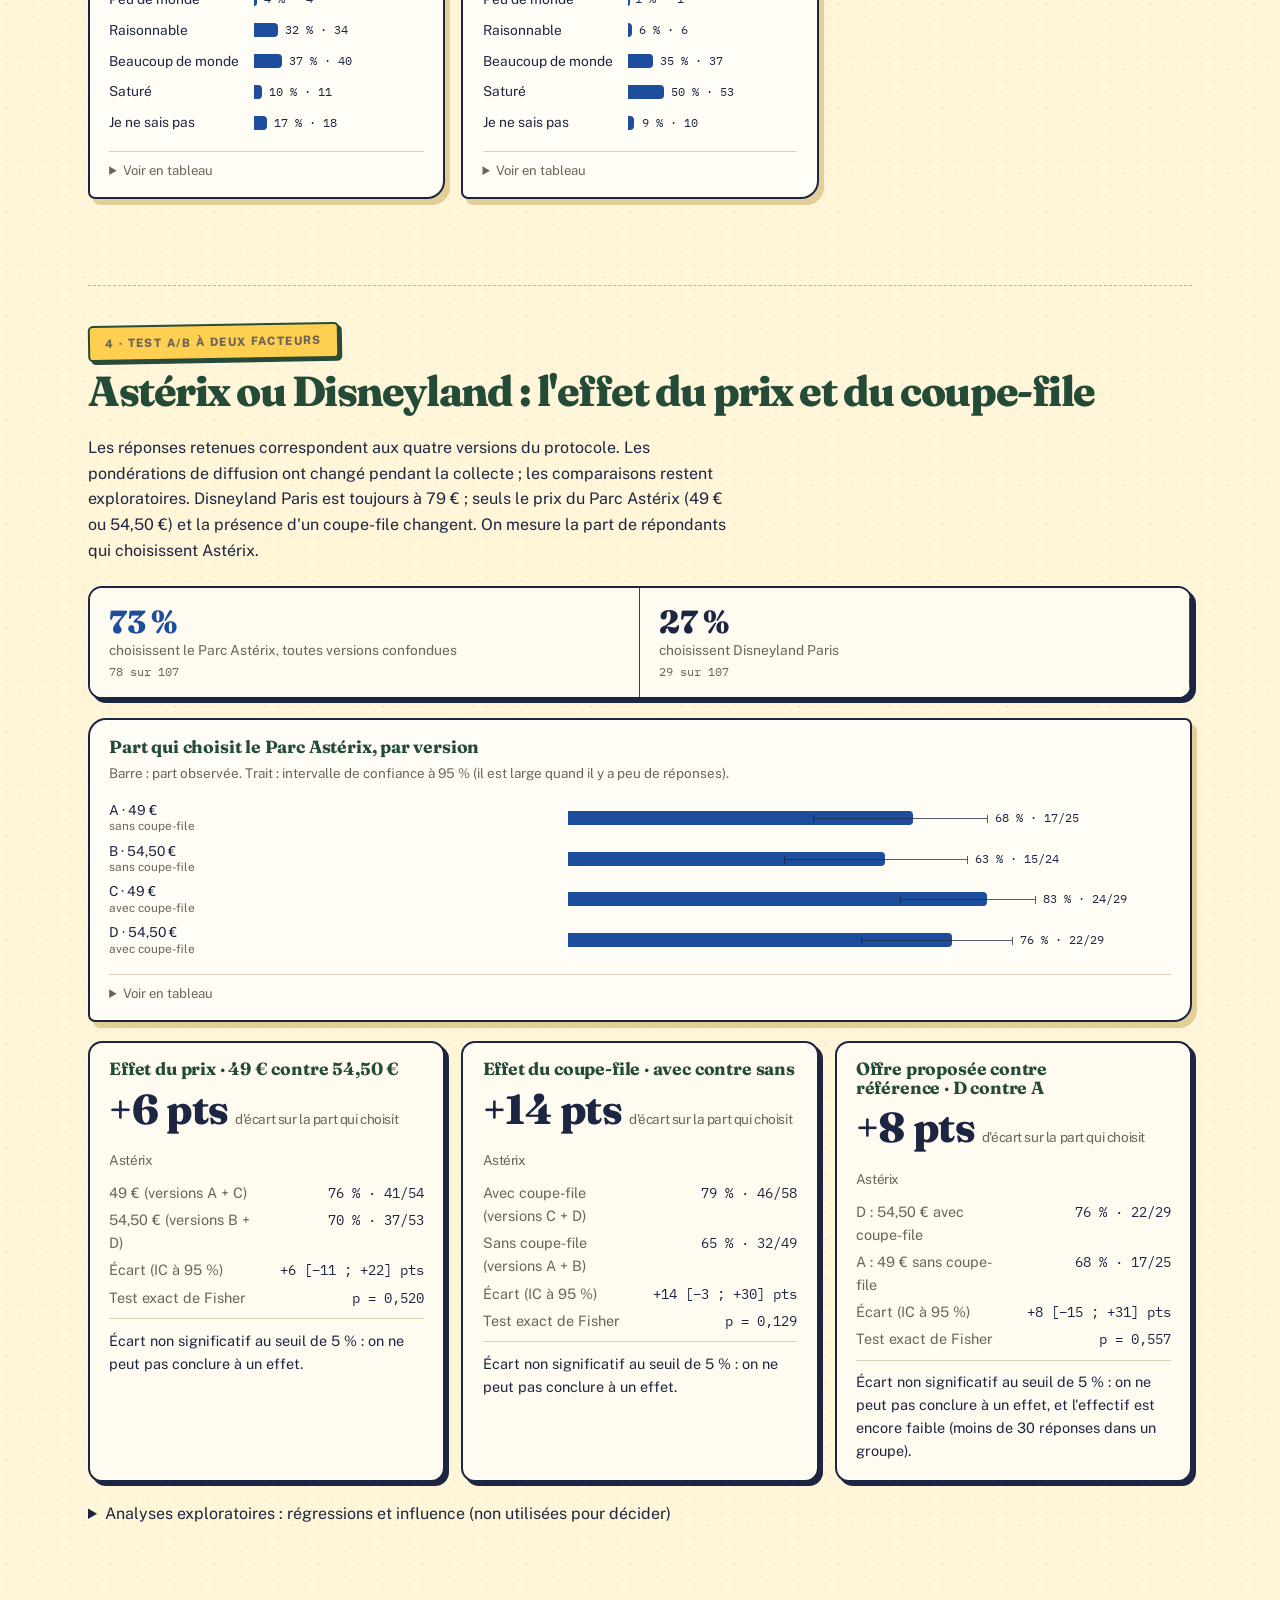
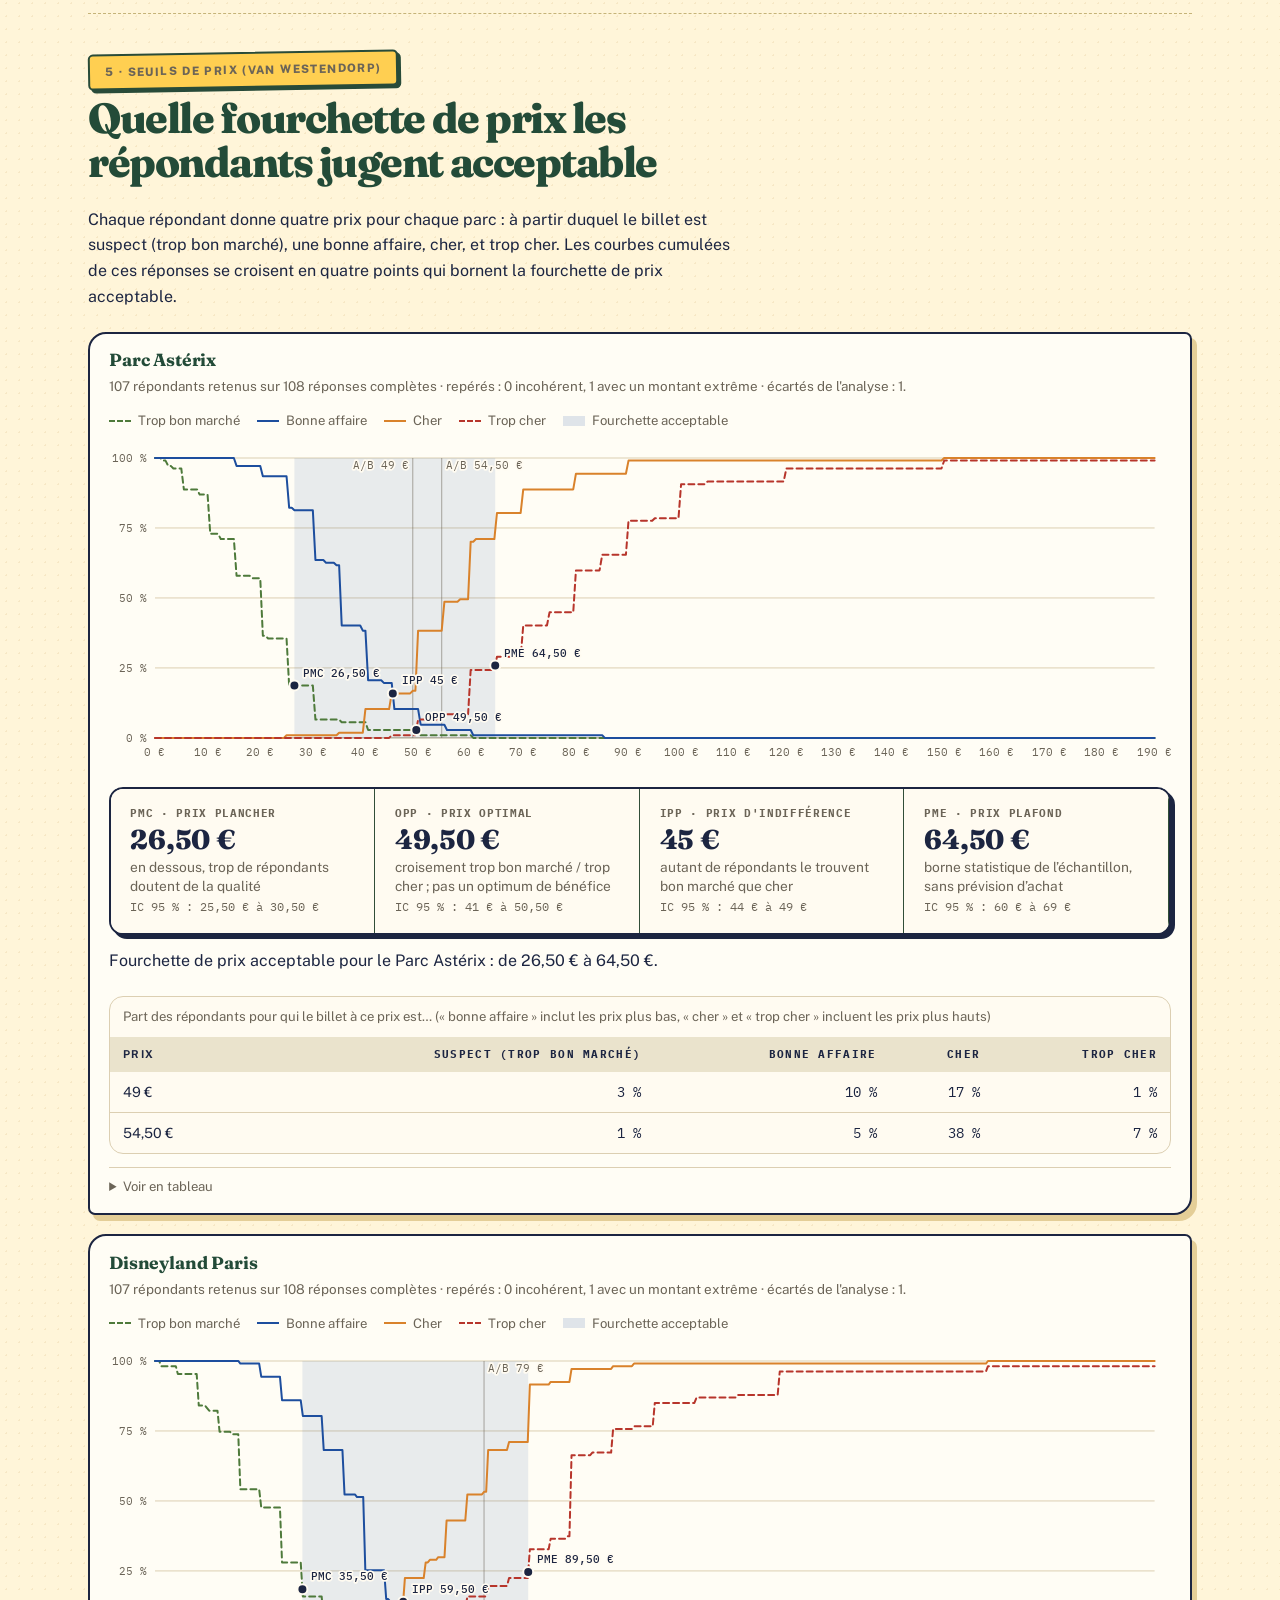
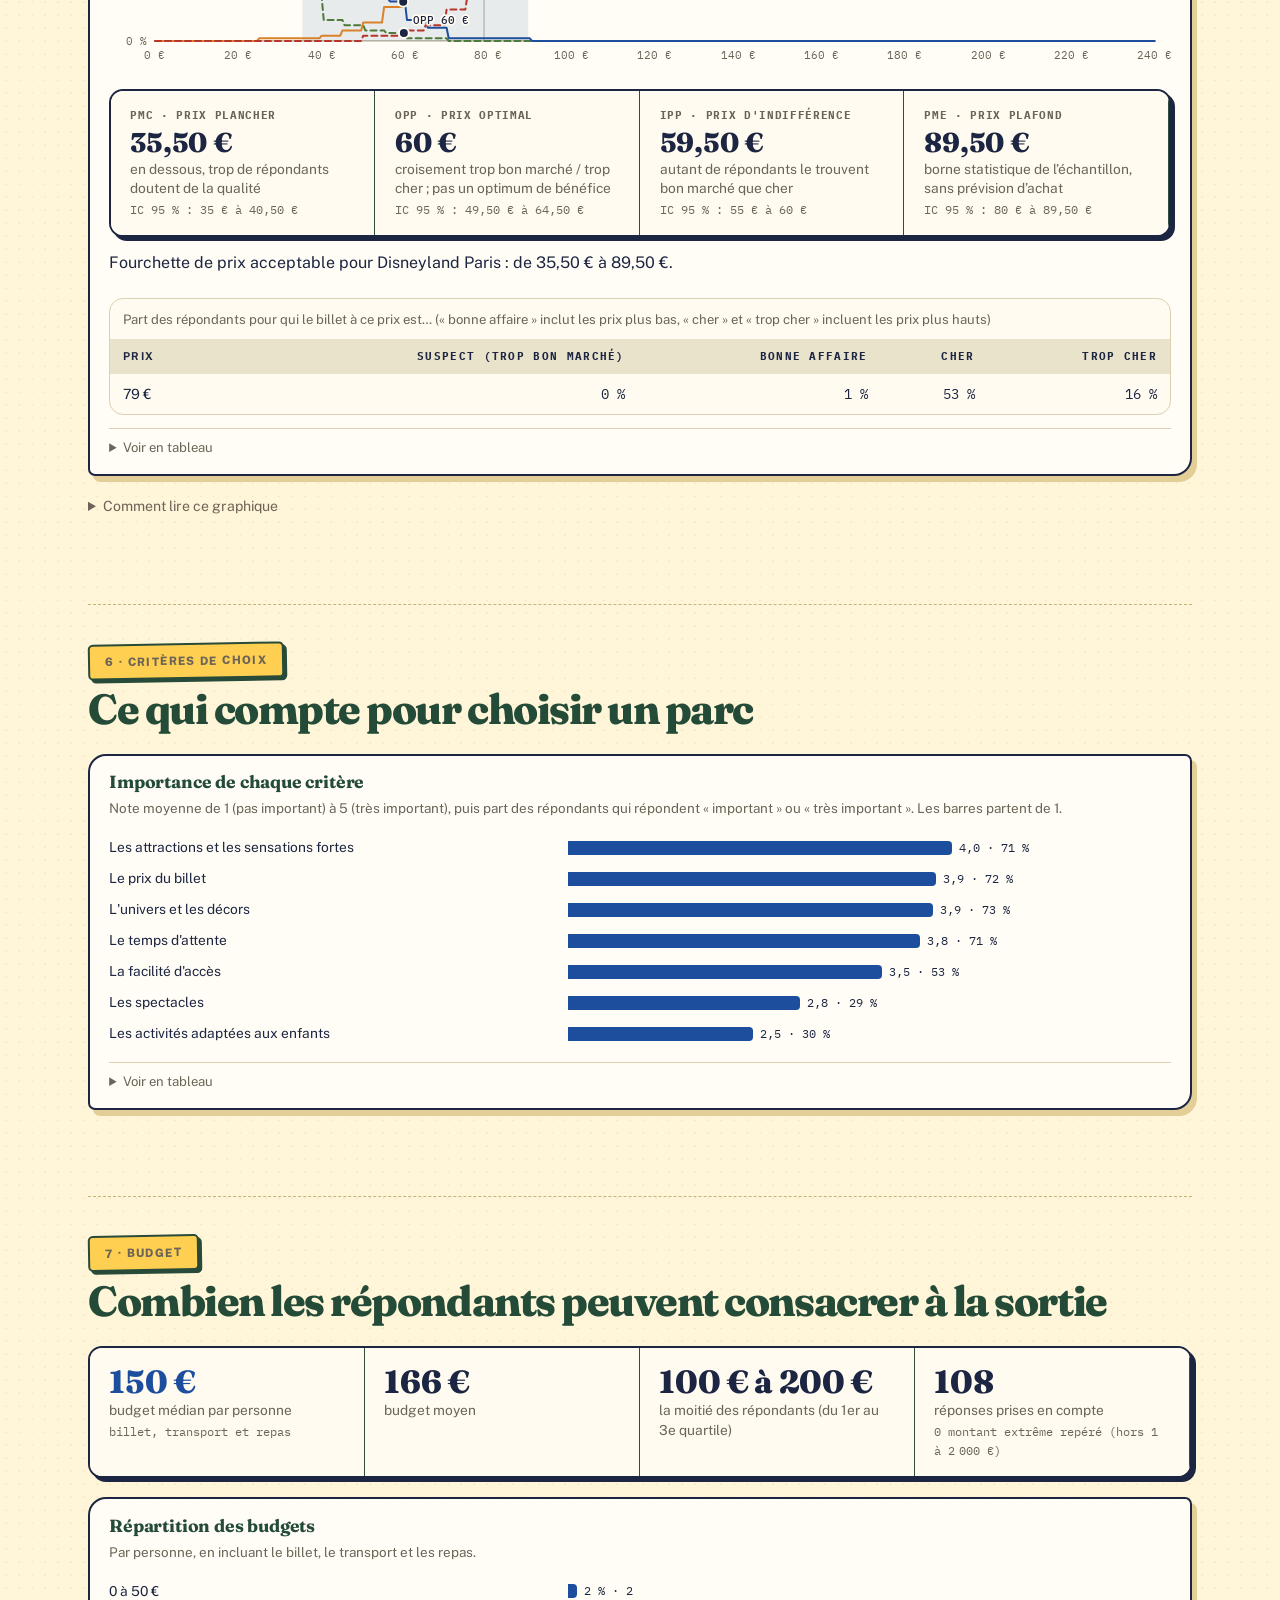
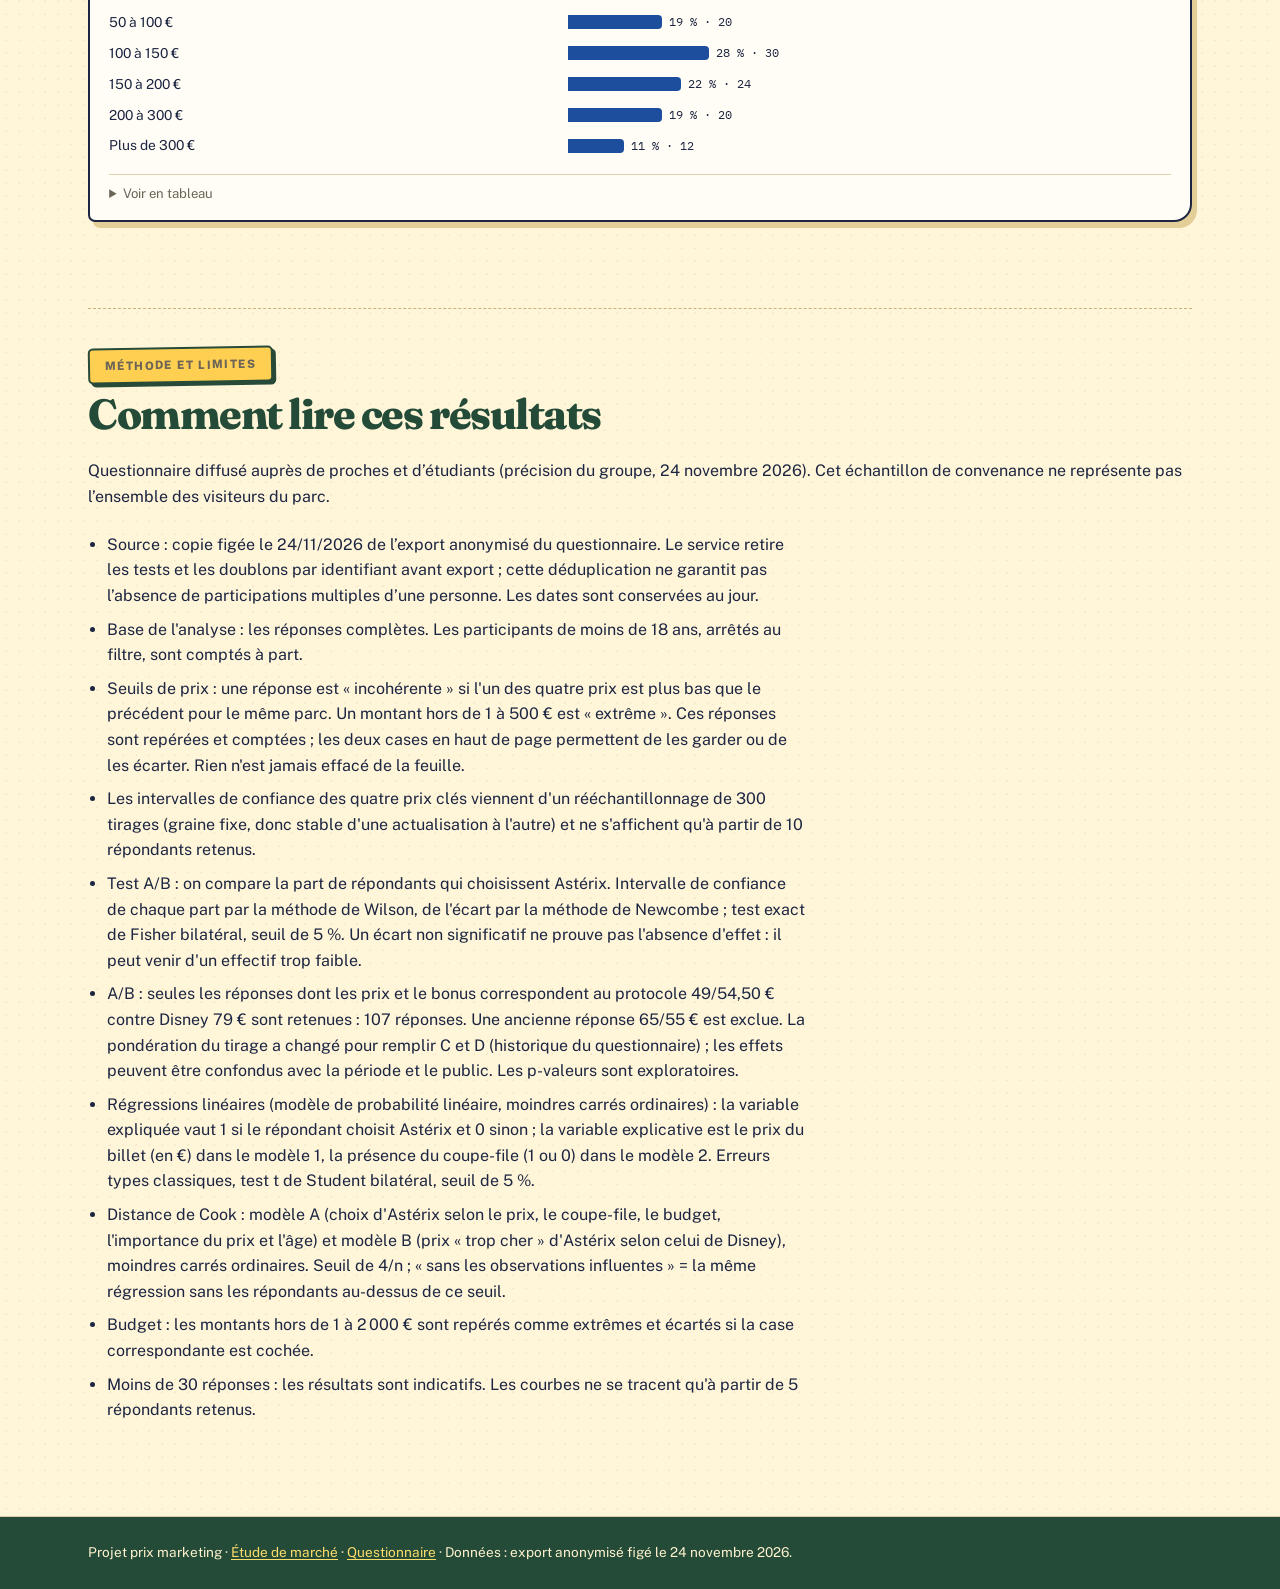
==== commit 9ad4e37d: "Publier les analyses vérifiées et les données figées" ====
--- a/analyse/index.html
+++ b/analyse/index.html
@@ -4,18 +4,18 @@
 <meta charset="utf-8">
 <meta name="viewport" content="width=device-width, initial-scale=1, viewport-fit=cover">
 <title>Résultats du questionnaire · Prix Astérix</title>
-<meta name="description" content="Analyse en direct des réponses au questionnaire sur le prix d'une journée au Parc Astérix et à Disneyland Paris : test A/B, seuils de prix Van Westendorp, profil des répondants.">
+<meta name="description" content="Analyse figée des réponses au questionnaire sur le prix d'une journée au Parc Astérix et à Disneyland Paris : test A/B, seuils de prix Van Westendorp, profil des répondants.">
 <link rel="preconnect" href="https://fonts.googleapis.com">
 <link rel="preconnect" href="https://fonts.gstatic.com" crossorigin>
 <link rel="stylesheet" href="https://fonts.googleapis.com/css2?family=Fraunces:opsz,wght@9..144,500..900&family=Caveat+Brush&family=Public+Sans:ital,wght@0,400;0,600;0,700;1,400&family=IBM+Plex+Mono:wght@400;500&display=swap">
 <link rel="stylesheet" href="style.css?v=4">
-<link rel="stylesheet" href="../garde.css?v=5">
-</head>
-<body>
+<link rel="stylesheet" href="../garde.css?v=6">
+<link rel="stylesheet" href="../ambiance.css?v=3"></head>
+<body class="analysis-page">
 
 <nav class="top" aria-label="Sections">
   <div class="wrap">
-    <a class="brand" href="../#accueil">Astérix vs Disney</a>
+    <a class="brand" href="../index.html">Astérix vs Disney</a>
     <a href="#haut">Résultats</a>
     <a href="#echantillon">Échantillon</a>
     <a href="#profil">Profil</a>
@@ -25,19 +25,19 @@
     <a href="#criteres">Critères</a>
     <a href="#budget">Budget</a>
     <a href="#methode">Méthode</a>
-    <a href="../#resultats">← Retour à l'étude</a>
+    <a href="../enquete.html">← Retour à l'étude</a>
   </div>
 </nav>
 
 <main class="wrap" id="haut">
   <header class="hero">
-    <p class="eyebrow">Questionnaire en ligne · analyse en direct</p>
+    <p class="eyebrow">Questionnaire en ligne · résultats figés</p>
     <h1>Ce que répondent<br>les <mark>participants</mark></h1>
-    <p class="lede">Cette page lit la Google Sheet du questionnaire et recalcule toute l'analyse à chaque visite : plus besoin de la mettre à jour à la main.</p>
+    <p class="lede"><strong>107 réponses exploitables</strong> à notre questionnaire auprès de proches et d’étudiants. Découvrez les préférences et les seuils de prix déclarés.</p>
     <div class="etat" id="etat-bandeau">
       <span class="pastille-etat" id="pastille-etat" aria-hidden="true"></span>
       <span id="etat-texte" role="status" aria-live="polite">Chargement des réponses…</span>
-      <button type="button" class="bouton" id="bouton-actualiser">Actualiser</button>
+      <button type="button" class="bouton" id="bouton-actualiser">Recalculer</button>
     </div>
   </header>
 
@@ -51,8 +51,8 @@
 
   <section id="echantillon" aria-labelledby="t-echantillon">
     <div class="head">
-      <p class="eyebrow">1 · Échantillon et nettoyage</p>
-      <h2 id="t-echantillon">Combien de réponses, et combien sont exploitables</h2>
+      <p class="eyebrow">1 · Notre enquête</p>
+      <h2 id="t-echantillon">Notre questionnaire</h2>
     </div>
     <div class="corps" data-corps="echantillon"><p class="vide">En attente des données…</p></div>
   </section>
@@ -78,7 +78,7 @@
       <p class="eyebrow">4 · Test A/B à deux facteurs</p>
       <h2 id="t-ab">Astérix ou Disneyland : l'effet du prix et du coupe-file</h2>
     </div>
-    <p class="prose">Chaque répondant voit une des quatre versions de l'offre, tirée au sort. Disneyland Paris est toujours à 79&nbsp;€ ; seuls le prix du Parc Astérix (49&nbsp;€ ou 54,50&nbsp;€) et la présence d'un coupe-file changent. On mesure la part de répondants qui choisissent Astérix.</p>
+    <p class="prose">Les réponses retenues correspondent aux quatre versions du protocole. Les pondérations de diffusion ont changé pendant la collecte ; les comparaisons restent exploratoires. Disneyland Paris est toujours à 79&nbsp;€ ; seuls le prix du Parc Astérix (49&nbsp;€ ou 54,50&nbsp;€) et la présence d'un coupe-file changent. On mesure la part de répondants qui choisissent Astérix.</p>
     <div class="corps" data-corps="ab"><p class="vide">En attente des données…</p></div>
   </section>
 
@@ -112,14 +112,15 @@
       <p class="eyebrow">Méthode et limites</p>
       <h2 id="t-methode">Comment lire ces résultats</h2>
     </div>
-    <ul class="limits" id="liste-methode"></ul>
+    <p>Questionnaire diffusé auprès de proches et d’étudiants (précision du groupe, 24 novembre 2026). Cet échantillon de convenance ne représente pas l’ensemble des visiteurs du parc.</p><ul class="limits" id="liste-methode"></ul>
   </section>
 </main>
 
 <footer>
-  <div class="wrap">Projet prix marketing · <a href="../">Étude de marché</a> · <a href="../questionnaire-ab/">Questionnaire</a> · Données : Google Sheet du questionnaire, lue à chaque visite.</div>
+  <div class="wrap">Projet prix marketing · <a href="../index.html">Étude de marché</a> · <a href="../questionnaire-ab/index.html">Questionnaire</a> · Données : export anonymisé figé le 24 novembre 2026.</div>
 </footer>
 
-<script src="analyse.js?v=2"></script>
-</body>
+<script src="donnees-figees.js?v=1"></script>
+<script src="analyse.js?v=3"></script>
+<script src="../ambiance.js?v=3"></script></body>
 </html>
--- a/garde.css
+++ b/garde.css
@@ -163,5 +163,11 @@
 .fil a::after { content: " →"; }
 .reponse { max-width: 46rem; display: grid; gap: 0.4rem; margin-top: 0.6rem; }
 .reponse p { font-family: var(--display); font-weight: 600; font-size: clamp(1.15rem, 2.4vw, 1.4rem); line-height: 1.35; }
-.reponse mark { background: linear-gradient(transparent 60%, var(--gold) 60% 92%, transparent 92%); color: inherit; }
+.reponse mark { background: color-mix(in srgb, var(--gold) 45%, transparent); color: inherit; box-shadow: none; text-decoration: none; padding: 0 0.15em; border-radius: 4px; }
 #bref .main-levee { margin: 0.4rem 0 0 1.4rem; }
+
+/* Bas de chaque onglet : passer au suivant */
+nav.suite { display: flex; justify-content: space-between; align-items: center; gap: 1rem; flex-wrap: wrap; margin-top: 1.6rem; padding-top: 1.4rem; border-top: 2px dashed var(--line); }
+nav.suite .cta { margin-left: auto; padding: 0.75rem 1.4rem; font-size: 1rem; }
+nav.suite .precedent { color: var(--muted); font-weight: 600; text-decoration: none; font-size: 0.92rem; }
+nav.suite .precedent:hover { color: var(--fg); }
--- a/ambiance.css
+++ b/ambiance.css
@@ -0,0 +1,5 @@
+@import url('https://fonts.googleapis.com/css2?family=Fraunces:wght@600;700;800&display=swap');
+:root{--paper:#fbf5e6;--ink:#203e34;--green:#214d3b;--orange:#b24c2b;--lime:#f4d16a;--line:#ded6be}body{background-color:var(--paper);background-image:radial-gradient(#b39b6420 .7px,transparent .7px);background-size:7px 7px}h1,h2{font-family:Fraunces,Georgia,serif;letter-spacing:-.04em}h1{font-weight:800}.top{background:#214d3bf5;border-bottom:4px solid #d8b55c;box-shadow:0 5px 20px #213e3414}.top a{color:#fff7e1}.top [aria-current=page]{color:#f4d16a;border-color:#f4d16a}.hero{position:relative;padding-right:130px;min-height:650px}.hero:after{content:'✦';position:absolute;right:0;top:90px;display:grid;place-items:center;width:105px;height:140px;border:7px double #f3cd72;border-radius:50% 50% 45% 45%;background:#214d3b;color:#f3cd72;font-size:60px;box-shadow:8px 10px 0 #ded6be;transform:rotate(10deg);animation:shield 6s ease-in-out infinite}.button{border-radius:8px 3px 9px 3px;box-shadow:0 4px 0 #132d23;transition:transform .2s,box-shadow .2s;background:var(--green)}.button:hover{transform:translateY(-3px);box-shadow:0 7px 0 #132d23;text-decoration:none}.button:active{transform:translateY(2px);box-shadow:0 1px 0 #132d23}.button.secondary{background:#fff9e9;box-shadow:0 4px 0 #c7b88d}.summary,.offer{border:2px solid #d9b65f;box-shadow:0 12px 30px #253c3215;background:linear-gradient(120deg,#173d30,#2f6048)}article{box-shadow:0 5px 20px #6b542609;border-color:#e3d9bf;transition:transform .25s,box-shadow .25s}article:hover{transform:translateY(-3px);box-shadow:0 12px 25px #6b542614}.summary article{background:#ffffff0c}.summary .source,.summary a{color:#ffe49b}.question{background:#fffaf0;border-color:#bd572d;padding:20px 25px;border-radius:0 14px 14px 0}.chapter>.eyebrow{display:inline-block;background:#eee1bd;padding:6px 13px;border-radius:20px;color:#5d4a25}.tablebox{box-shadow:0 5px 22px #6b542609}thead th{background:#eae3cc}.highlight{background:#f4edcd}.bridge{background:#eee7d2;border-left:4px solid #d8b55c}.takeaway{background:#edf0da}.page-arrows{border-top:1px dashed #b4a379;margin-top:30px}.reading-progress{position:fixed;top:0;left:0;z-index:20;height:4px;background:#f4ce67;width:0;pointer-events:none}.reveal-ready{opacity:0;transform:translateY(15px);transition:opacity .55s,transform .55s}.reveal-ready.is-visible{opacity:1;transform:none}.interactive-chart{margin:30px 0;padding:28px;background:#fffdf5;border:1px solid #d8ccab;border-radius:16px}.interactive-chart h3{margin:0 0 12px}.chart-hint{font-size:13px;color:#687366}.chart-row{display:grid;grid-template-columns:95px 1fr 85px;align-items:center;gap:14px;width:100%;padding:12px 8px;border:0;border-radius:8px;background:transparent;font:inherit;text-align:left;color:#203e34;cursor:pointer}.chart-row:hover,.chart-row:focus-visible,.chart-row[aria-pressed=true]{background:#f0e7c9;outline-offset:2px}.bar-track{height:25px;background:#e8ebdf;border-radius:4px;overflow:hidden}.bar-fill{height:100%;width:var(--bar);background:linear-gradient(90deg,#214d3b,#55835a);border-radius:4px;transform-origin:left;animation:grow .8s ease-out both}.chart-row[aria-pressed=true] .bar-fill{background:linear-gradient(90deg,#b85530,#db9b45)}.chart-value{font-weight:700;text-align:right}.chart-detail{padding:18px;background:#f0f2e3;border-left:3px solid #b58f38;margin-top:18px;min-height:100px;font-size:15px}.chart-tabs{display:flex;flex-wrap:wrap;gap:8px;margin:18px 0}.chart-tabs button{border:1px solid #c9bb95;border-radius:30px;padding:9px 15px;background:#fffbf0;color:#244535;cursor:pointer;font:inherit;font-size:13px}.chart-tabs button[aria-pressed=true]{background:#214d3b;color:white}.chart-detail a{text-decoration:underline}.chart-scale{font-size:11px;color:#6a7164;text-align:right}@keyframes shield{0%,100%{transform:rotate(10deg) translateY(0)}50%{transform:rotate(6deg) translateY(-7px)}}@keyframes grow{from{transform:scaleX(0)}to{transform:scaleX(1)}}@media(max-width:760px){.hero{padding-right:0;min-height:auto}.hero:after{display:none}.interactive-chart{padding:18px}.chart-row{grid-template-columns:65px 1fr 65px;gap:8px;font-size:13px}.chart-value{font-size:13px}}@media(prefers-reduced-motion:reduce){*,*:before,*:after{animation:none!important;transition:none!important;scroll-behavior:auto!important}.reveal-ready{opacity:1;transform:none}}@media print{.top,.reading-progress{display:none}.reveal-ready{opacity:1;transform:none}.hero:after{animation:none}article{box-shadow:none}}
+/* Une même ambiance de village et de fête pour le dossier et ses analyses. */
+:root{--bg:#fff5d9;--surface:#fffdf5;--fg:#203e34;--accent:#245640;--gold:#ffcb44;--bar-hover:#bd542b;--bar-track:#e8e2c9;--paper:#fff5d9}body{background-color:var(--paper);background-image:radial-gradient(#bc8e3d20 1px,transparent 1px);background-size:13px 13px}h1{color:#234b38;text-shadow:2px 3px 0 #e5bd64}h1 em{color:#bd4a27;text-shadow:2px 3px 0 #f4cd6b}.top{background:#234b38;border-bottom:5px solid #ffcd4e}.top a{transition:transform .2s,color .2s}.top a:hover{color:#ffdf77;transform:rotate(-2deg)}.hero{max-width:1100px}.hero:before{content:'L’AVENTURE DU PRIX';display:block;width:fit-content;background:#ffcd4e;border:2px solid #254635;color:#254635;padding:7px 17px;box-shadow:4px 4px 0 #254635;transform:rotate(-2deg);font-size:12px;letter-spacing:.14em;font-weight:800;margin-bottom:30px}.hero:after{border-width:9px;width:120px;height:160px;box-shadow:9px 11px 0 #cc9e46;background:repeating-linear-gradient(90deg,#b7502c 0 28px,#e8b84c 28px 32px);color:#fff2bb}.button,.bouton{border:2px solid #213f30!important;border-radius:11px 5px 12px 5px!important;font-weight:800;box-shadow:4px 5px 0 #213f30!important}.button:not(.secondary),.bouton{background:#ffcd4e;color:#203e34}.button:hover,.bouton:hover{transform:translate(-2px,-3px) rotate(-1deg)}.question{border:2px solid #284b39;border-left:9px solid #bd542b;box-shadow:6px 6px 0 #ead39a}.summary{border:3px solid #213f30;border-radius:24px 8px 24px 8px;box-shadow:8px 9px 0 #d8b56a}.summary>h2{color:#fff1c1}.summary article{box-shadow:none!important;border-color:#91a17a!important}.summary article:hover{transform:translateY(-4px)}article,.carte,.interactive-chart{border:2px solid #314e38;border-radius:18px 7px 18px 7px;box-shadow:5px 6px 0 #e4ce97}.chapter>.eyebrow,.head>.eyebrow{background:#ffcf51;border:2px solid #284b39;border-radius:5px;padding:7px 15px;box-shadow:3px 3px 0 #284b39;transform:rotate(-1deg);font-weight:800}.chapter{padding-top:50px}.tablebox{border:2px solid #34513c;box-shadow:4px 5px 0 #e4ce97}.bridge{border:2px solid #38523a;background:#f5df9e;box-shadow:4px 4px 0 #e3cb91;position:relative}.offer{border:3px solid #213f30;border-radius:22px 7px 22px 7px;box-shadow:7px 8px 0 #d8b56a}.offer>strong{color:#ffdc66}.chart-tabs button{border:2px solid #31503a;box-shadow:2px 3px 0 #dfca91;font-weight:700}.chart-tabs button[aria-pressed=true]{background:#ffcf51;color:#203e34}.chart-detail{background:#fff0ba}.bar-track{border:1px solid #c5c8ac}.response-banner{display:flex;gap:28px;align-items:center;padding:28px 36px;background:#ffcf51;border:3px solid #254635;box-shadow:7px 8px 0 #d2ba7c;border-radius:20px 7px;margin:30px 0}.response-banner>strong{font-family:Fraunces,Georgia,serif;font-size:76px;line-height:1}.response-banner h3{margin:0}.response-banner p{margin-bottom:0}.analysis-page{padding:0;color:var(--fg);font-family:'DM Sans','Public Sans',sans-serif}.analysis-page .wrap{max-width:1160px;margin:auto;padding-left:28px;padding-right:28px}.analysis-page nav.top{border-radius:0;top:0;background:#234b38;border-bottom:5px solid #ffcd4e}.analysis-page nav.top a,.analysis-page nav.top .brand,.analysis-page nav.top a:not(.brand){color:#fff7dc}.analysis-page nav.top .wrap{min-height:76px}.analysis-page header.hero{display:block;padding-top:65px;padding-bottom:40px;min-height:auto}.analysis-page .hero h1{font-family:Fraunces,Georgia,serif;text-transform:none;font-size:clamp(40px,5.5vw,70px);line-height:1.12;letter-spacing:-.04em}.analysis-page h2{font-family:Fraunces,Georgia,serif;text-transform:none;letter-spacing:-.035em;font-size:clamp(28px,3.3vw,42px)}.analysis-page main>section{border-top:1px dashed #c5b378;padding-top:38px;margin-top:38px}.analysis-page .carte{background:#fffdf5}.analysis-page .reglages{background:#f5e4b0;border:1px solid #d0b873;border-radius:10px}.analysis-page .etat{background:#edf0d9;border:1px solid #bcc8a6}.analysis-page .hero:after{top:110px}.analysis-page .head .eyebrow{display:inline-block}.analysis-page .hero mark{background:none;color:#b54e29;box-shadow:none}.analysis-page .carte h3{font-family:Fraunces,Georgia,serif}.analysis-page footer{background:#234b38;color:#fff2ce;margin-top:45px;padding:25px 0}.analysis-page footer a{color:#ffdc6b}@media(max-width:760px){.hero:before{font-size:10px}.response-banner{gap:18px;padding:24px}.response-banner>strong{font-size:58px}.analysis-page .wrap{padding-left:20px;padding-right:20px}.analysis-page header.hero{padding-top:35px}.summary,article,.carte,.interactive-chart{box-shadow:3px 4px 0 #dfc78c}.analysis-page .hero:after{display:none}}@media(prefers-reduced-motion:reduce){.button:hover,.bouton:hover{transform:none}}
+.analysis-page nav.top{margin-left:0;margin-right:0;width:100%;max-width:100%}.analysis-page h2,.analysis-page h3{color:#234b38}.analysis-page .head .eyebrow{width:fit-content}.analysis-page .hero h1{margin:16px 0}.analysis-page .hero .lede{margin:18px 0}.analysis-page .etat{padding:12px;border-radius:9px;gap:12px;flex-wrap:wrap}.analysis-page .chiffre,.analysis-page .kpi{border-color:#314e38}.analysis-page .table-wrap{max-width:100%;overflow-x:auto}
